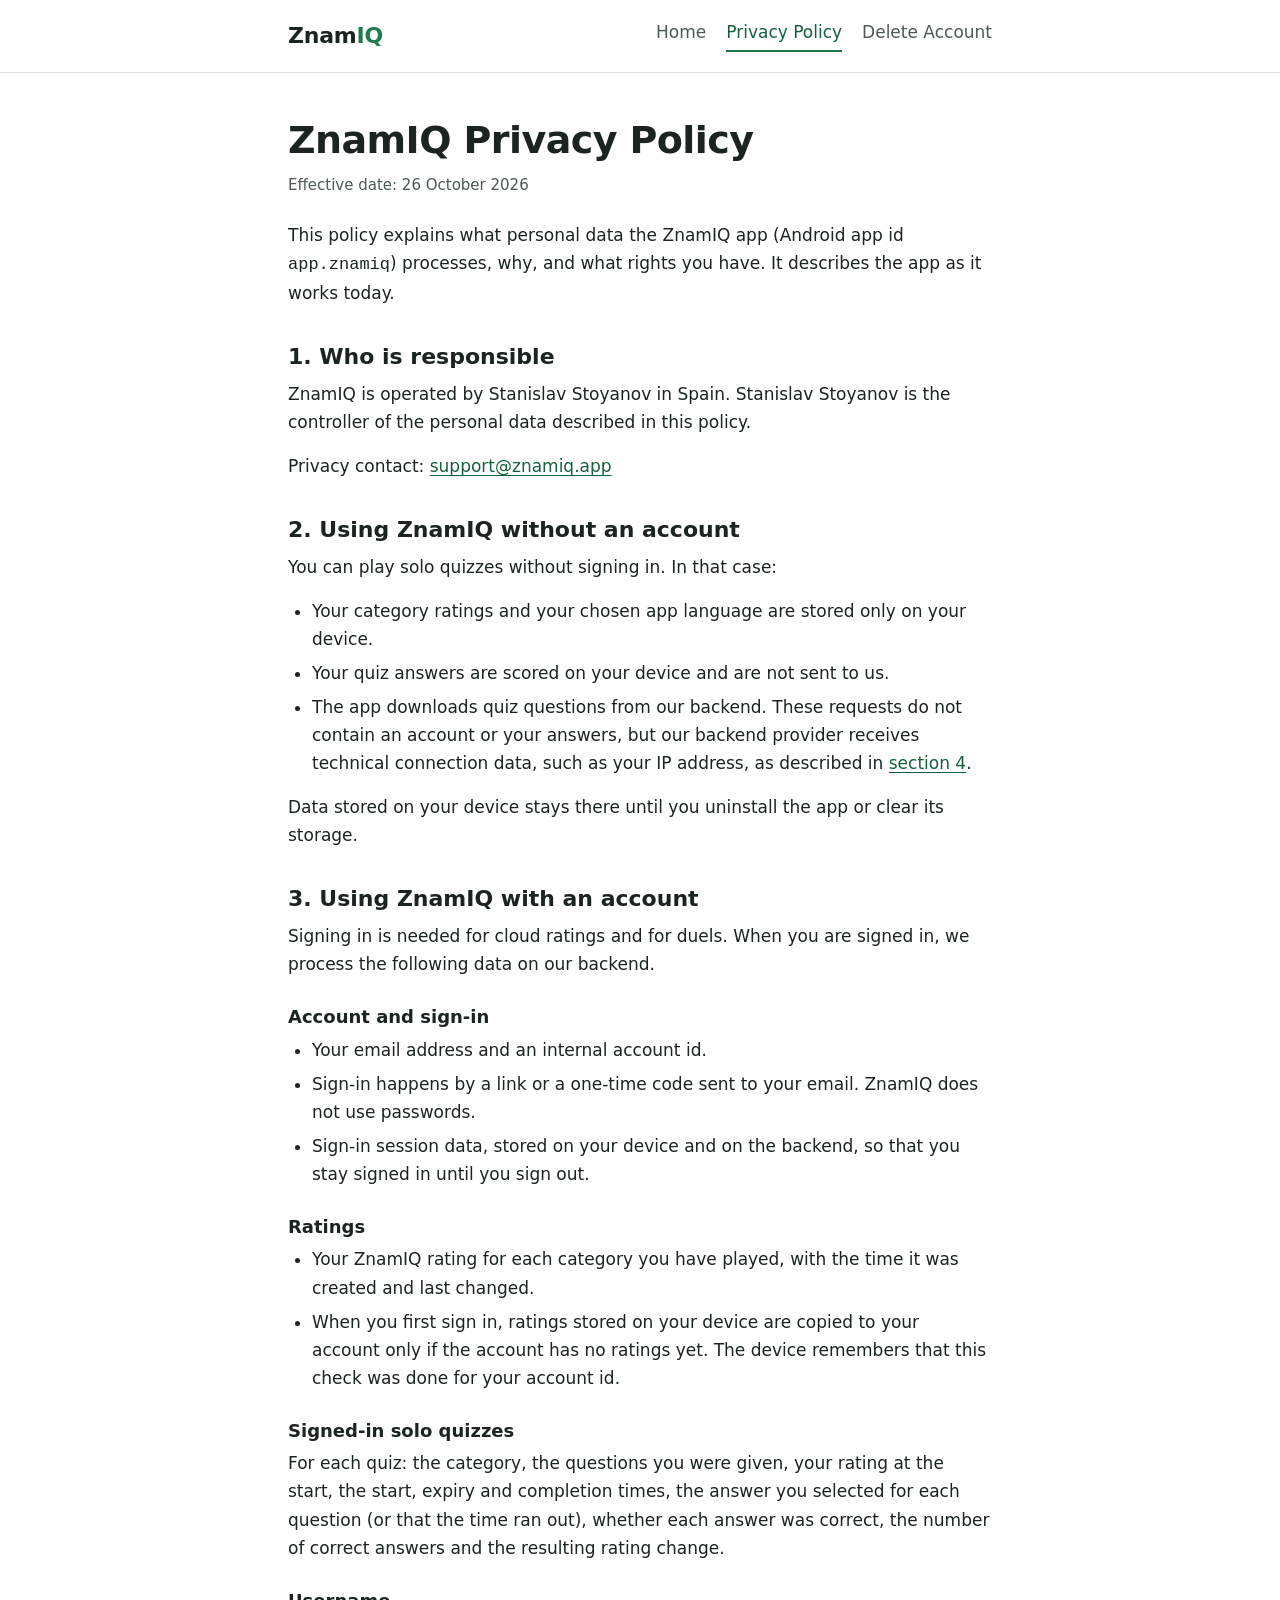
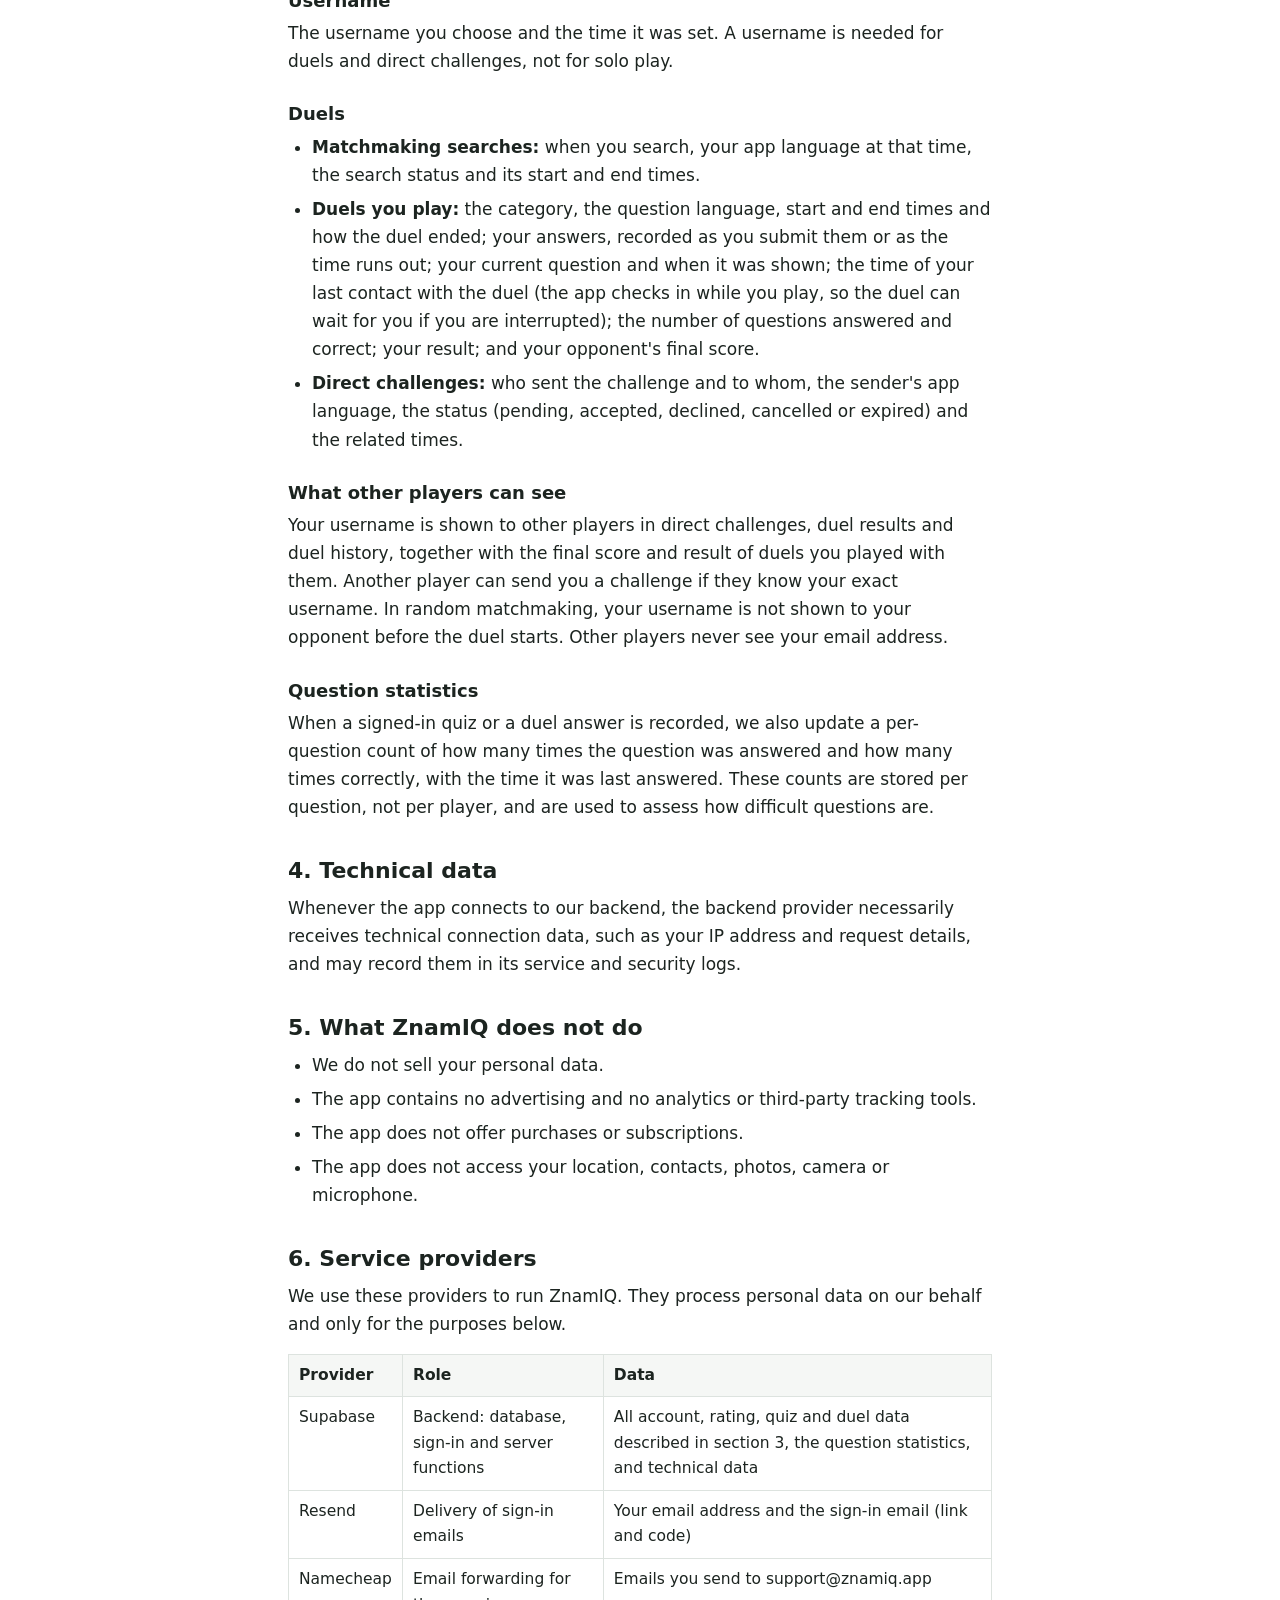
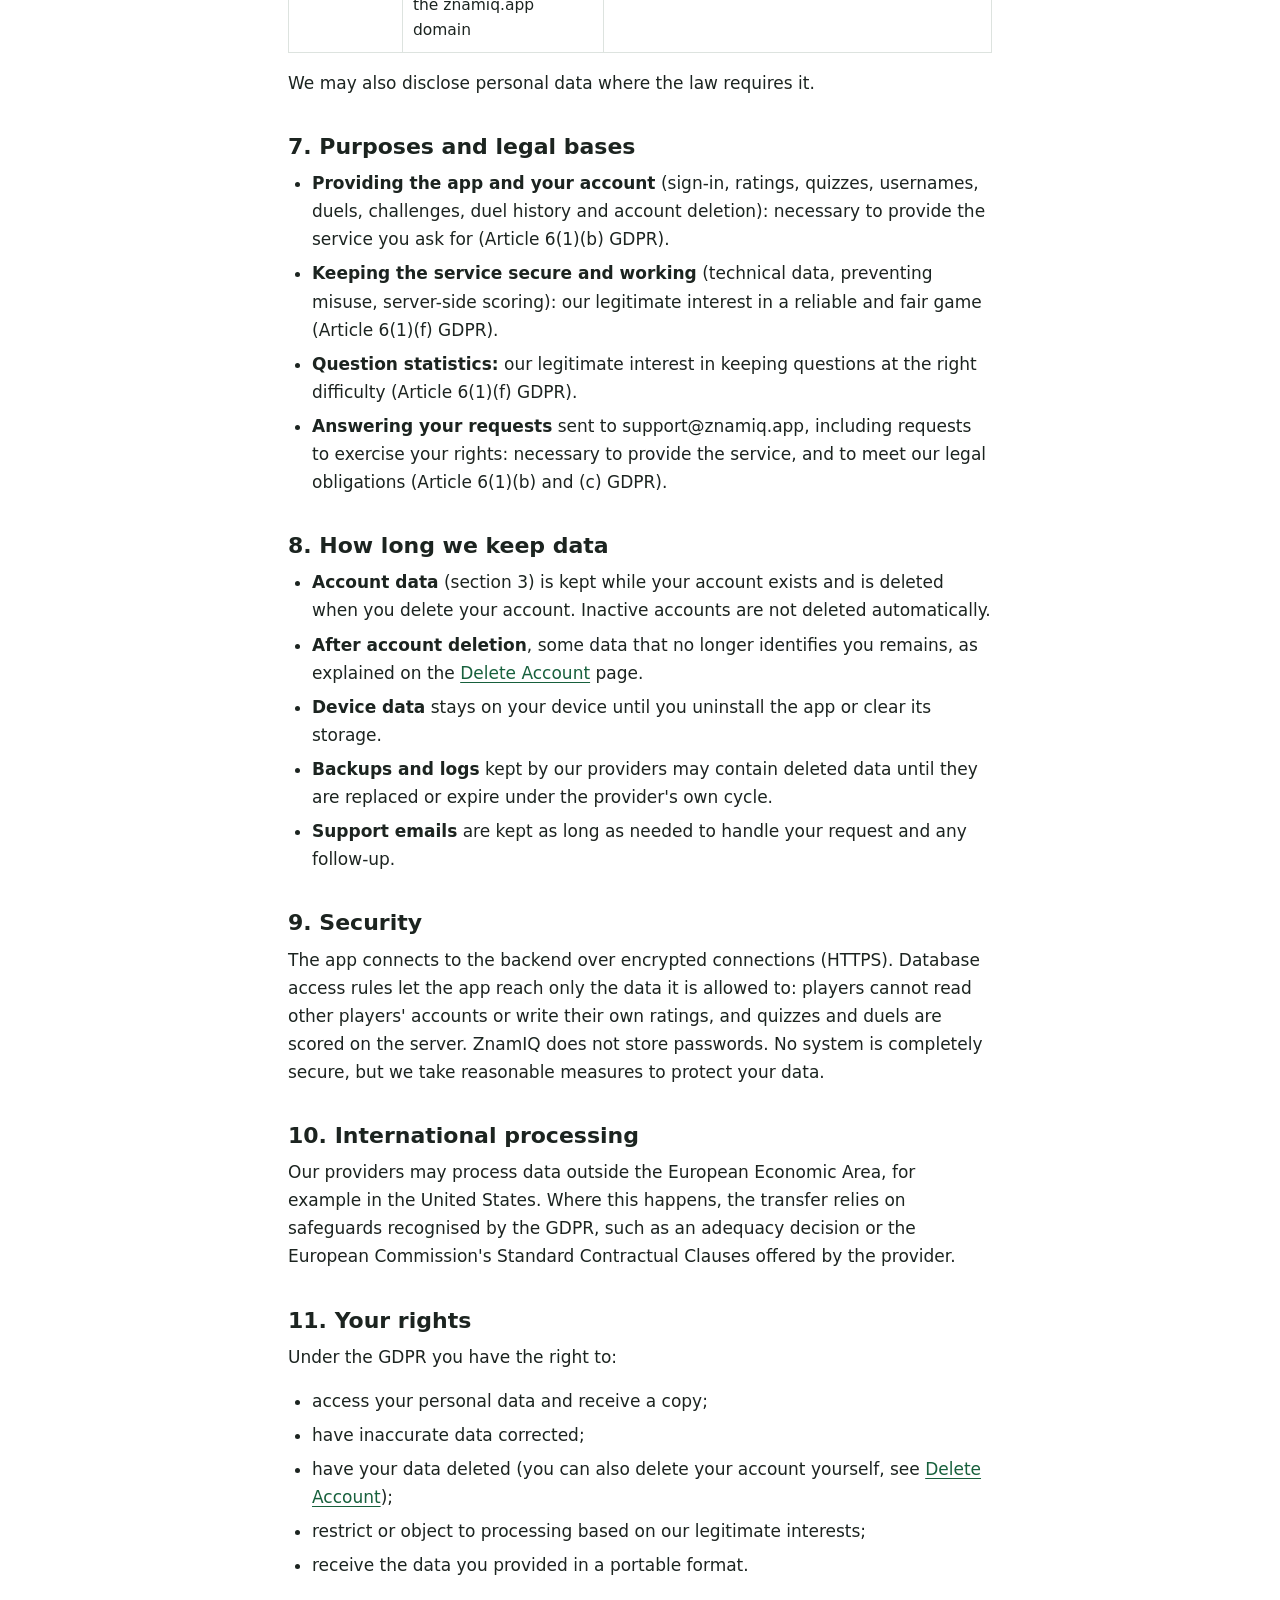
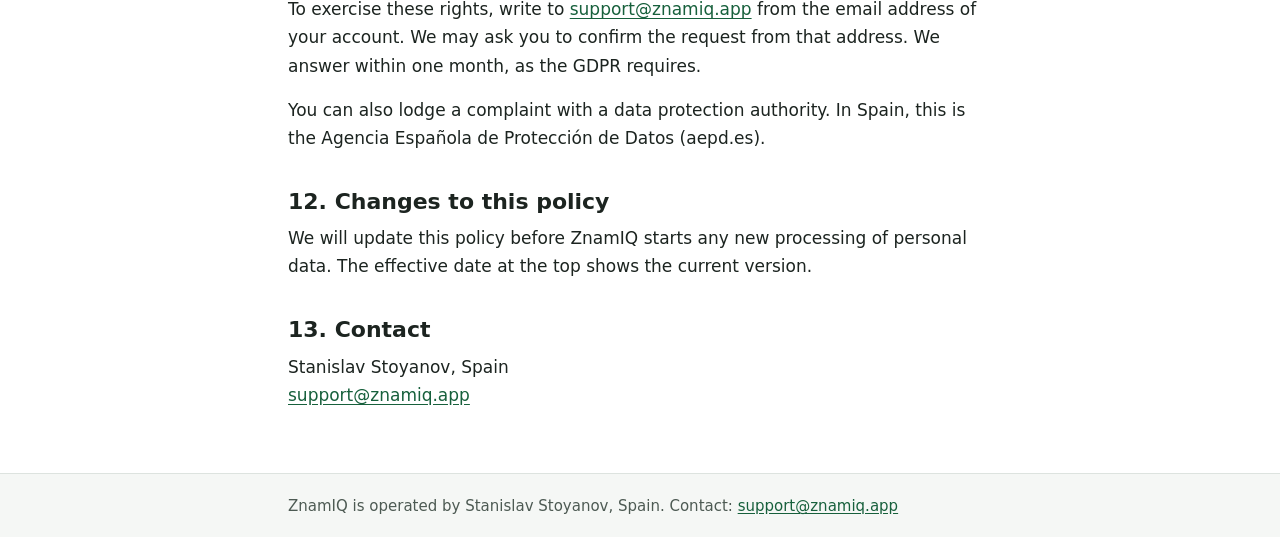
==== privacy/index.html @ e47b9514 "Publish ZnamIQ legal site Co-Authored-By: Claude Opus 5.5 <noreply@anthropic.com>" ====
<!doctype html>
<html lang="en">
<head>
  <meta charset="utf-8">
  <meta name="viewport" content="width=device-width, initial-scale=1">
  <title>ZnamIQ Privacy Policy</title>
  <meta name="description" content="How the ZnamIQ app processes personal data.">
  <link rel="stylesheet" href="/assets/styles.css">
</head>
<body>
  <a class="skip-link" href="#main">Skip to content</a>
  <header class="site-header">
    <div class="wrap">
      <a class="brand" href="/">Znam<span>IQ</span></a>
      <nav class="site-nav" aria-label="Main">
        <ul>
          <li><a href="/">Home</a></li>
          <li><a href="/privacy/" aria-current="page">Privacy Policy</a></li>
          <li><a href="/delete-account/">Delete Account</a></li>
        </ul>
      </nav>
    </div>
  </header>

  <main id="main">
    <div class="wrap">
      <article>
        <h1>ZnamIQ Privacy Policy</h1>
        <p class="meta">Effective date: 26 October 2026</p>

        <p>This policy explains what personal data the ZnamIQ app (Android app id <code>app.znamiq</code>) processes, why, and what rights you have. It describes the app as it works today.</p>

        <h2 id="who">1. Who is responsible</h2>
        <p>ZnamIQ is operated by Stanislav Stoyanov in Spain. Stanislav Stoyanov is the controller of the personal data described in this policy.</p>
        <p>Privacy contact: <a href="mailto:support@znamiq.app">support@znamiq.app</a></p>

        <h2 id="without-account">2. Using ZnamIQ without an account</h2>
        <p>You can play solo quizzes without signing in. In that case:</p>
        <ul>
          <li>Your category ratings and your chosen app language are stored only on your device.</li>
          <li>Your quiz answers are scored on your device and are not sent to us.</li>
          <li>The app downloads quiz questions from our backend. These requests do not contain an account or your answers, but our backend provider receives technical connection data, such as your IP address, as described in <a href="#technical">section 4</a>.</li>
        </ul>
        <p>Data stored on your device stays there until you uninstall the app or clear its storage.</p>

        <h2 id="with-account">3. Using ZnamIQ with an account</h2>
        <p>Signing in is needed for cloud ratings and for duels. When you are signed in, we process the following data on our backend.</p>

        <h3>Account and sign-in</h3>
        <ul>
          <li>Your email address and an internal account id.</li>
          <li>Sign-in happens by a link or a one-time code sent to your email. ZnamIQ does not use passwords.</li>
          <li>Sign-in session data, stored on your device and on the backend, so that you stay signed in until you sign out.</li>
        </ul>

        <h3>Ratings</h3>
        <ul>
          <li>Your ZnamIQ rating for each category you have played, with the time it was created and last changed.</li>
          <li>When you first sign in, ratings stored on your device are copied to your account only if the account has no ratings yet. The device remembers that this check was done for your account id.</li>
        </ul>

        <h3>Signed-in solo quizzes</h3>
        <p>For each quiz: the category, the questions you were given, your rating at the start, the start, expiry and completion times, the answer you selected for each question (or that the time ran out), whether each answer was correct, the number of correct answers and the resulting rating change.</p>

        <h3>Username</h3>
        <p>The username you choose and the time it was set. A username is needed for duels and direct challenges, not for solo play.</p>

        <h3>Duels</h3>
        <ul>
          <li><strong>Matchmaking searches:</strong> when you search, your app language at that time, the search status and its start and end times.</li>
          <li><strong>Duels you play:</strong> the category, the question language, start and end times and how the duel ended; your answers, recorded as you submit them or as the time runs out; your current question and when it was shown; the time of your last contact with the duel (the app checks in while you play, so the duel can wait for you if you are interrupted); the number of questions answered and correct; your result; and your opponent's final score.</li>
          <li><strong>Direct challenges:</strong> who sent the challenge and to whom, the sender's app language, the status (pending, accepted, declined, cancelled or expired) and the related times.</li>
        </ul>

        <h3>What other players can see</h3>
        <p>Your username is shown to other players in direct challenges, duel results and duel history, together with the final score and result of duels you played with them. Another player can send you a challenge if they know your exact username. In random matchmaking, your username is not shown to your opponent before the duel starts. Other players never see your email address.</p>

        <h3>Question statistics</h3>
        <p>When a signed-in quiz or a duel answer is recorded, we also update a per-question count of how many times the question was answered and how many times correctly, with the time it was last answered. These counts are stored per question, not per player, and are used to assess how difficult questions are.</p>

        <h2 id="technical">4. Technical data</h2>
        <p>Whenever the app connects to our backend, the backend provider necessarily receives technical connection data, such as your IP address and request details, and may record them in its service and security logs.</p>

        <h2 id="not-used">5. What ZnamIQ does not do</h2>
        <ul>
          <li>We do not sell your personal data.</li>
          <li>The app contains no advertising and no analytics or third-party tracking tools.</li>
          <li>The app does not offer purchases or subscriptions.</li>
          <li>The app does not access your location, contacts, photos, camera or microphone.</li>
        </ul>

        <h2 id="providers">6. Service providers</h2>
        <p>We use these providers to run ZnamIQ. They process personal data on our behalf and only for the purposes below.</p>
        <div class="table-scroll">
          <table>
            <thead>
              <tr><th scope="col">Provider</th><th scope="col">Role</th><th scope="col">Data</th></tr>
            </thead>
            <tbody>
              <tr>
                <td>Supabase</td>
                <td>Backend: database, sign-in and server functions</td>
                <td>All account, rating, quiz and duel data described in section 3, the question statistics, and technical data</td>
              </tr>
              <tr>
                <td>Resend</td>
                <td>Delivery of sign-in emails</td>
                <td>Your email address and the sign-in email (link and code)</td>
              </tr>
              <tr>
                <td>Namecheap</td>
                <td>Email forwarding for the znamiq.app domain</td>
                <td>Emails you send to support@znamiq.app</td>
              </tr>
            </tbody>
          </table>
        </div>
        <p>We may also disclose personal data where the law requires it.</p>

        <h2 id="purposes">7. Purposes and legal bases</h2>
        <ul>
          <li><strong>Providing the app and your account</strong> (sign-in, ratings, quizzes, usernames, duels, challenges, duel history and account deletion): necessary to provide the service you ask for (Article 6(1)(b) GDPR).</li>
          <li><strong>Keeping the service secure and working</strong> (technical data, preventing misuse, server-side scoring): our legitimate interest in a reliable and fair game (Article 6(1)(f) GDPR).</li>
          <li><strong>Question statistics:</strong> our legitimate interest in keeping questions at the right difficulty (Article 6(1)(f) GDPR).</li>
          <li><strong>Answering your requests</strong> sent to support@znamiq.app, including requests to exercise your rights: necessary to provide the service, and to meet our legal obligations (Article 6(1)(b) and (c) GDPR).</li>
        </ul>

        <h2 id="retention">8. How long we keep data</h2>
        <ul>
          <li><strong>Account data</strong> (section 3) is kept while your account exists and is deleted when you delete your account. Inactive accounts are not deleted automatically.</li>
          <li><strong>After account deletion</strong>, some data that no longer identifies you remains, as explained on the <a href="/delete-account/">Delete Account</a> page.</li>
          <li><strong>Device data</strong> stays on your device until you uninstall the app or clear its storage.</li>
          <li><strong>Backups and logs</strong> kept by our providers may contain deleted data until they are replaced or expire under the provider's own cycle.</li>
          <li><strong>Support emails</strong> are kept as long as needed to handle your request and any follow-up.</li>
        </ul>

        <h2 id="security">9. Security</h2>
        <p>The app connects to the backend over encrypted connections (HTTPS). Database access rules let the app reach only the data it is allowed to: players cannot read other players' accounts or write their own ratings, and quizzes and duels are scored on the server. ZnamIQ does not store passwords. No system is completely secure, but we take reasonable measures to protect your data.</p>

        <h2 id="transfers">10. International processing</h2>
        <p>Our providers may process data outside the European Economic Area, for example in the United States. Where this happens, the transfer relies on safeguards recognised by the GDPR, such as an adequacy decision or the European Commission's Standard Contractual Clauses offered by the provider.</p>

        <h2 id="rights">11. Your rights</h2>
        <p>Under the GDPR you have the right to:</p>
        <ul>
          <li>access your personal data and receive a copy;</li>
          <li>have inaccurate data corrected;</li>
          <li>have your data deleted (you can also delete your account yourself, see <a href="/delete-account/">Delete Account</a>);</li>
          <li>restrict or object to processing based on our legitimate interests;</li>
          <li>receive the data you provided in a portable format.</li>
        </ul>
        <p>To exercise these rights, write to <a href="mailto:support@znamiq.app">support@znamiq.app</a> from the email address of your account. We may ask you to confirm the request from that address. We answer within one month, as the GDPR requires.</p>
        <p>You can also lodge a complaint with a data protection authority. In Spain, this is the Agencia Española de Protección de Datos (aepd.es).</p>

        <h2 id="changes">12. Changes to this policy</h2>
        <p>We will update this policy before ZnamIQ starts any new processing of personal data. The effective date at the top shows the current version.</p>

        <h2 id="contact">13. Contact</h2>
        <p>Stanislav Stoyanov, Spain<br>
        <a href="mailto:support@znamiq.app">support@znamiq.app</a></p>
      </article>
    </div>
  </main>

  <footer class="site-footer">
    <div class="wrap">
      <p>ZnamIQ is operated by Stanislav Stoyanov, Spain. Contact: <a href="mailto:support@znamiq.app">support@znamiq.app</a></p>
    </div>
  </footer>
</body>
</html>
---- assets/styles.css ----
/* ZnamIQ legal pages. System fonts only; no external requests. */

:root {
  --bg: #ffffff;
  --surface: #f5f7f5;
  --text: #1c2420;
  --muted: #4d5a53;
  --border: #dde3df;
  --accent: #1f7a4d;
  --accent-dark: #17603c;
  --accent-soft: #e8f3ed;
  --focus: #0b5cad;
}

*,
*::before,
*::after {
  box-sizing: border-box;
}

html {
  -webkit-text-size-adjust: 100%;
  text-size-adjust: 100%;
}

body {
  margin: 0;
  background: var(--bg);
  color: var(--text);
  font-family: system-ui, -apple-system, "Segoe UI", Roboto, "Helvetica Neue", Arial, sans-serif;
  font-size: 1.0625rem;
  line-height: 1.65;
}

.skip-link {
  position: absolute;
  left: -9999px;
  top: 0;
  padding: 0.5rem 1rem;
  background: var(--text);
  color: #ffffff;
}

.skip-link:focus {
  left: 1rem;
  top: 1rem;
  z-index: 10;
}

.wrap {
  max-width: 46rem;
  margin: 0 auto;
  padding: 0 1rem;
}

/* Header and navigation */

.site-header {
  border-bottom: 1px solid var(--border);
  background: var(--bg);
}

.site-header .wrap {
  display: flex;
  flex-wrap: wrap;
  align-items: center;
  justify-content: space-between;
  gap: 0.5rem 1.5rem;
  padding-top: 0.875rem;
  padding-bottom: 0.875rem;
}

.brand {
  font-size: 1.375rem;
  font-weight: 700;
  letter-spacing: -0.01em;
  color: var(--text);
  text-decoration: none;
}

.brand span {
  color: var(--accent);
}

.site-nav ul {
  display: flex;
  flex-wrap: wrap;
  gap: 0.25rem 1.25rem;
  margin: 0;
  padding: 0;
  list-style: none;
}

.site-nav a {
  display: inline-block;
  padding: 0.25rem 0;
  color: var(--muted);
  text-decoration: none;
  font-weight: 500;
}

.site-nav a:hover {
  color: var(--accent-dark);
  text-decoration: underline;
}

.site-nav a[aria-current="page"] {
  color: var(--accent-dark);
  border-bottom: 2px solid var(--accent);
}

/* Main content */

main {
  padding: 2rem 0 3rem;
}

h1 {
  margin: 0 0 0.5rem;
  font-size: 2rem;
  line-height: 1.25;
  letter-spacing: -0.015em;
}

h2 {
  margin: 2.25rem 0 0.5rem;
  font-size: 1.375rem;
  line-height: 1.3;
}

h3 {
  margin: 1.5rem 0 0.25rem;
  font-size: 1.125rem;
}

p,
ul,
ol {
  margin: 0 0 1rem;
}

ul,
ol {
  padding-left: 1.5rem;
}

li {
  margin-bottom: 0.375rem;
}

a {
  color: var(--accent-dark);
  text-underline-offset: 0.15em;
}

a:hover {
  color: var(--text);
}

a:focus-visible,
.button:focus-visible {
  outline: 3px solid var(--focus);
  outline-offset: 2px;
  border-radius: 2px;
}

.lead {
  font-size: 1.1875rem;
  color: var(--muted);
}

.meta {
  margin-bottom: 1.5rem;
  color: var(--muted);
  font-size: 0.9375rem;
}

.note {
  margin: 1.5rem 0;
  padding: 1rem 1.25rem;
  background: var(--accent-soft);
  border-left: 4px solid var(--accent);
  border-radius: 4px;
}

.note p:last-child {
  margin-bottom: 0;
}

.links {
  display: grid;
  gap: 1rem;
  margin: 2rem 0;
  padding: 0;
  list-style: none;
}

.links li {
  margin: 0;
}

.links a {
  display: block;
  padding: 1rem 1.25rem;
  background: var(--surface);
  border: 1px solid var(--border);
  border-radius: 6px;
  color: var(--text);
  text-decoration: none;
}

.links a:hover {
  border-color: var(--accent);
}

.links strong {
  display: block;
  color: var(--accent-dark);
}

.links span {
  color: var(--muted);
  font-size: 0.9375rem;
}

.button {
  display: inline-block;
  padding: 0.75rem 1.25rem;
  background: var(--accent);
  color: #ffffff;
  border-radius: 6px;
  font-weight: 600;
  text-decoration: none;
}

.button:hover {
  background: var(--accent-dark);
  color: #ffffff;
}

table {
  width: 100%;
  margin: 0 0 1rem;
  border-collapse: collapse;
  font-size: 0.9688rem;
}

th,
td {
  padding: 0.5rem 0.625rem;
  border: 1px solid var(--border);
  text-align: left;
  vertical-align: top;
}

th {
  background: var(--surface);
}

.table-scroll {
  overflow-x: auto;
}

/* Footer */

.site-footer {
  border-top: 1px solid var(--border);
  background: var(--surface);
  color: var(--muted);
  font-size: 0.9375rem;
}

.site-footer .wrap {
  padding-top: 1.25rem;
  padding-bottom: 1.25rem;
}

.site-footer p {
  margin: 0;
}

@media (min-width: 40rem) {
  main {
    padding-top: 2.75rem;
  }

  h1 {
    font-size: 2.375rem;
  }

  .links {
    grid-template-columns: 1fr 1fr;
  }
}
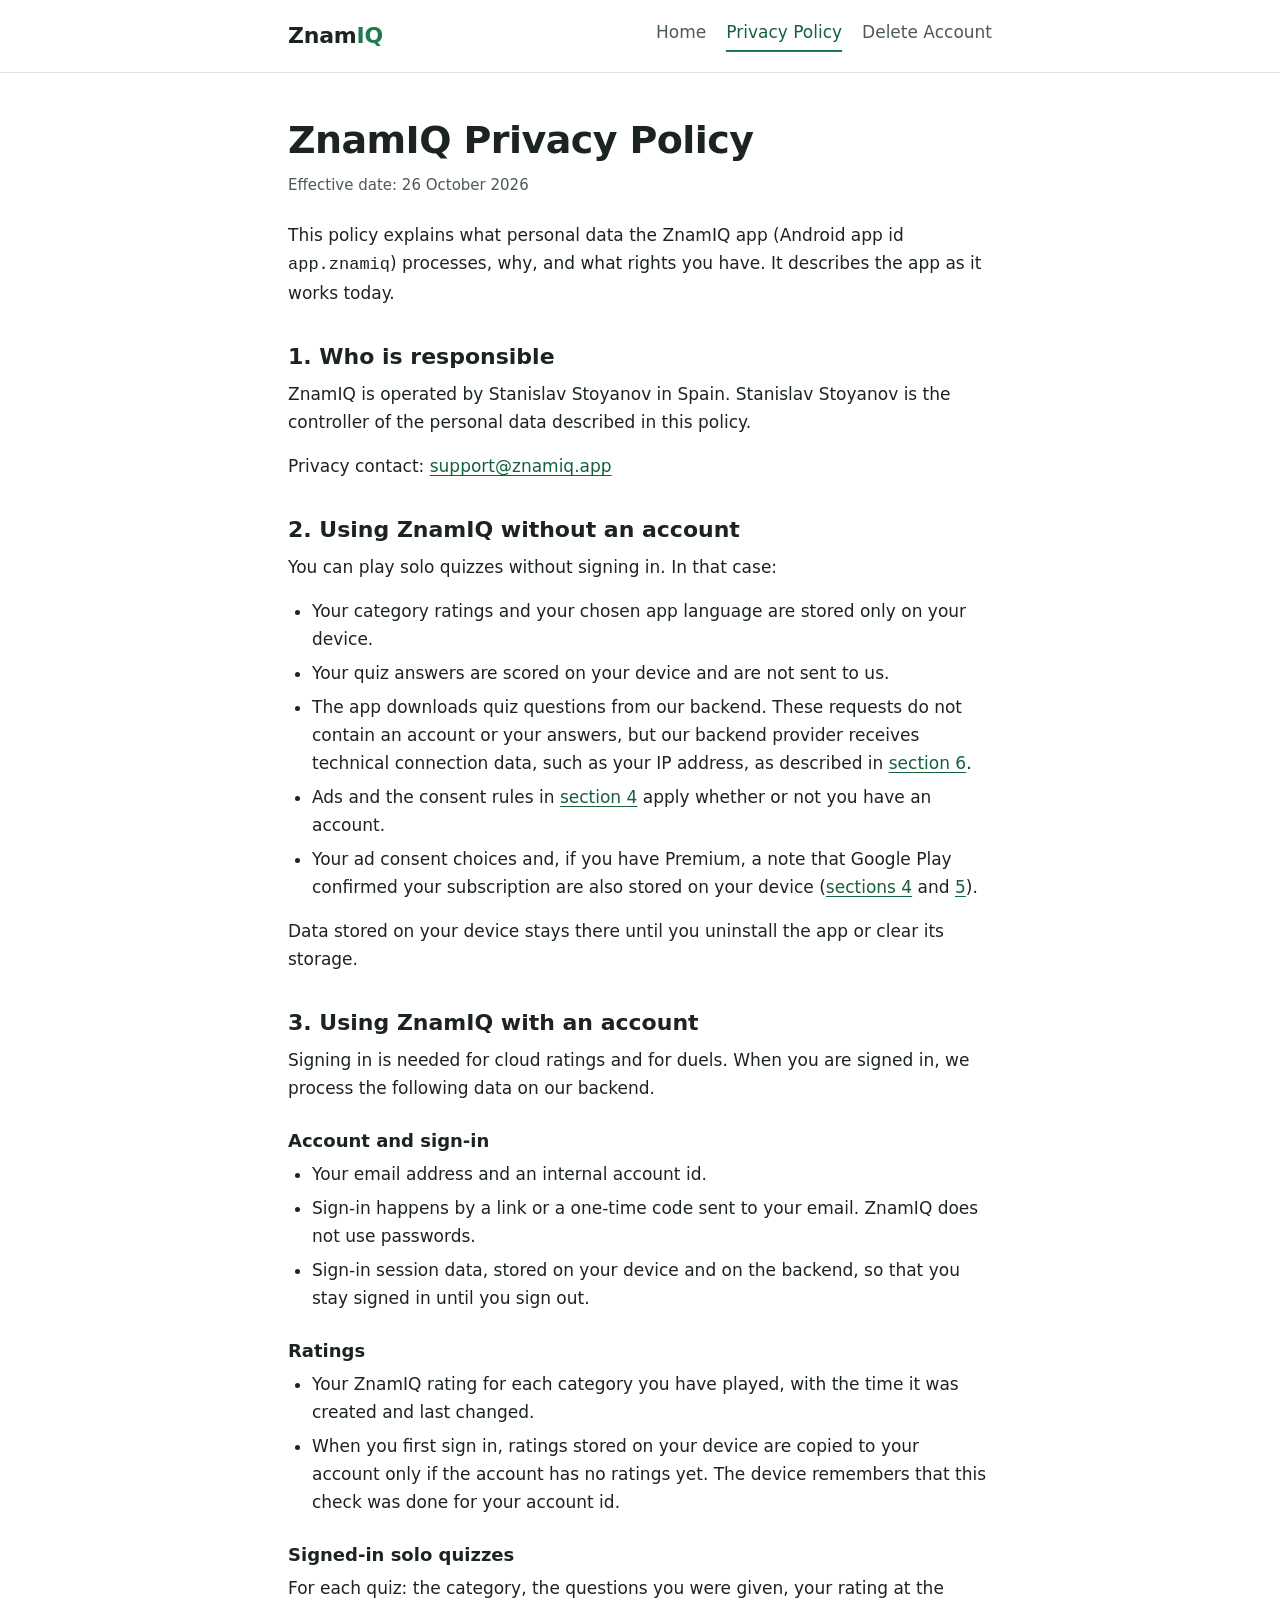
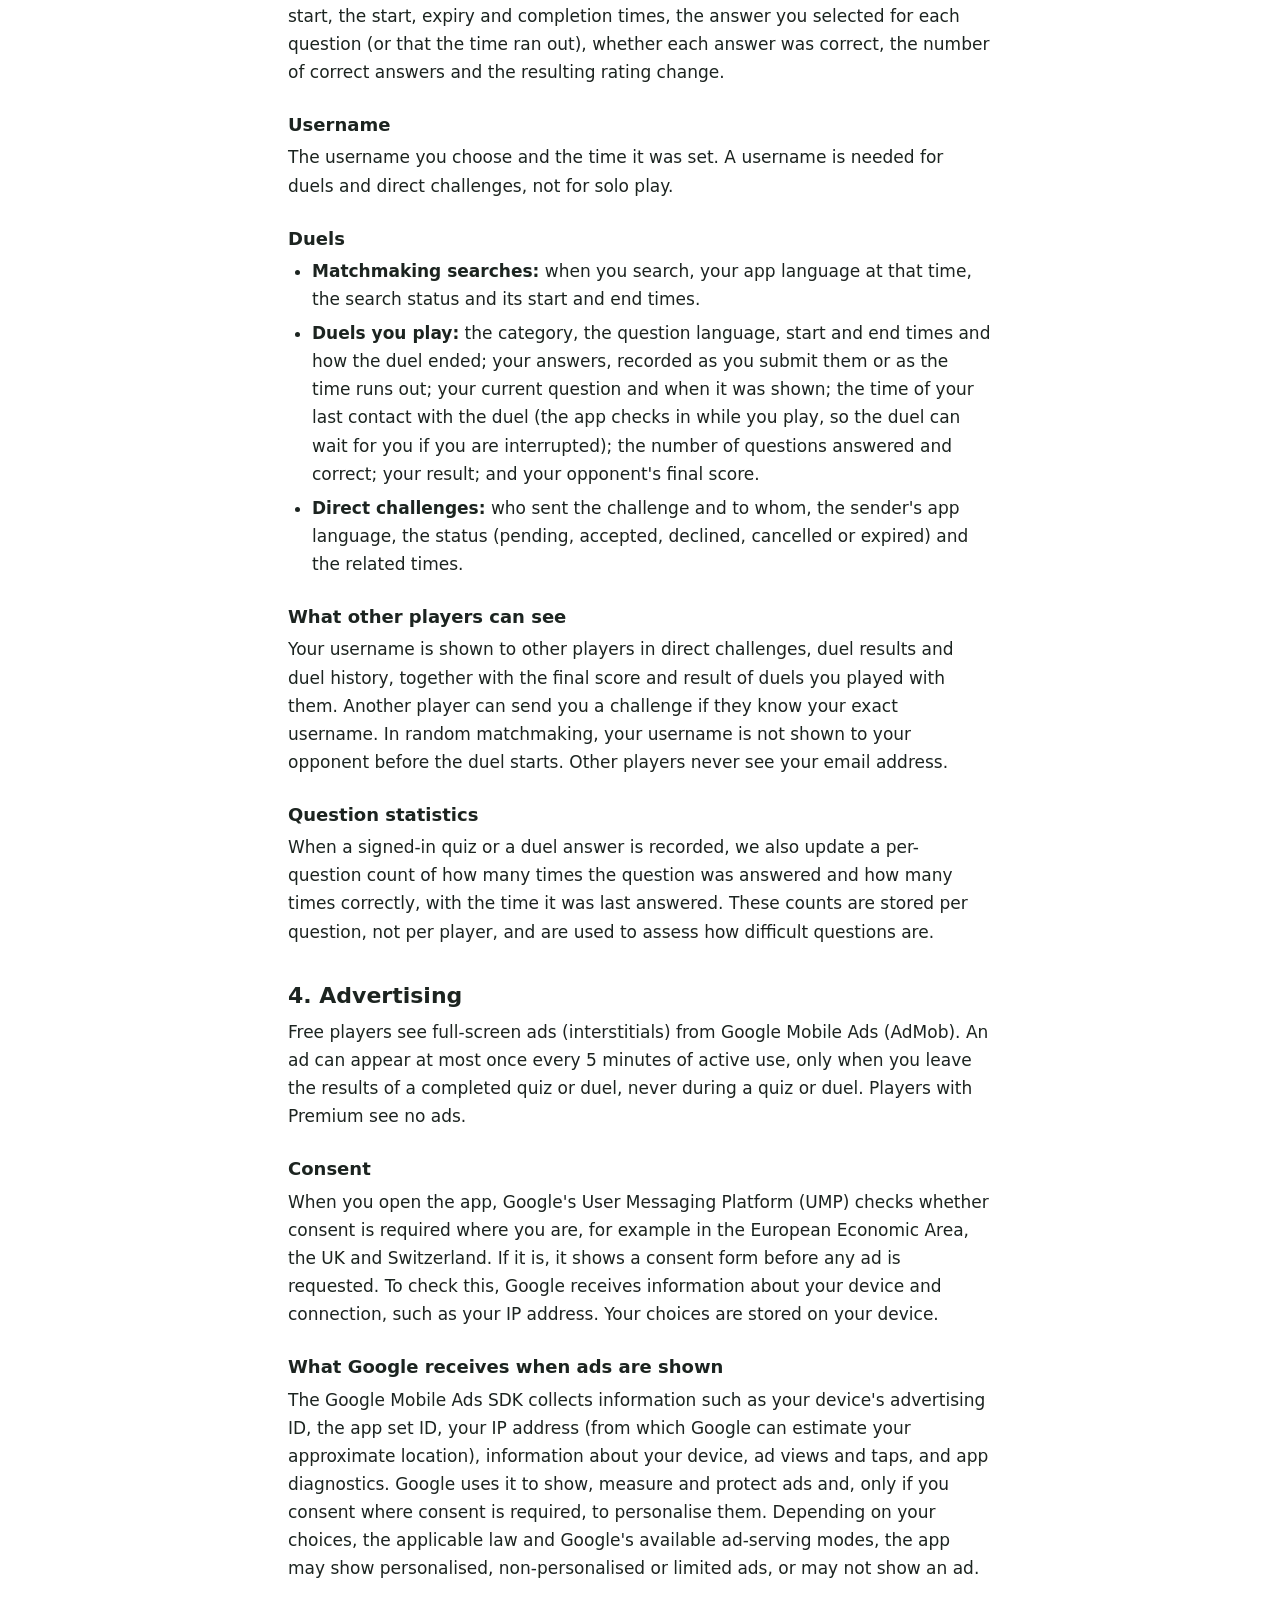
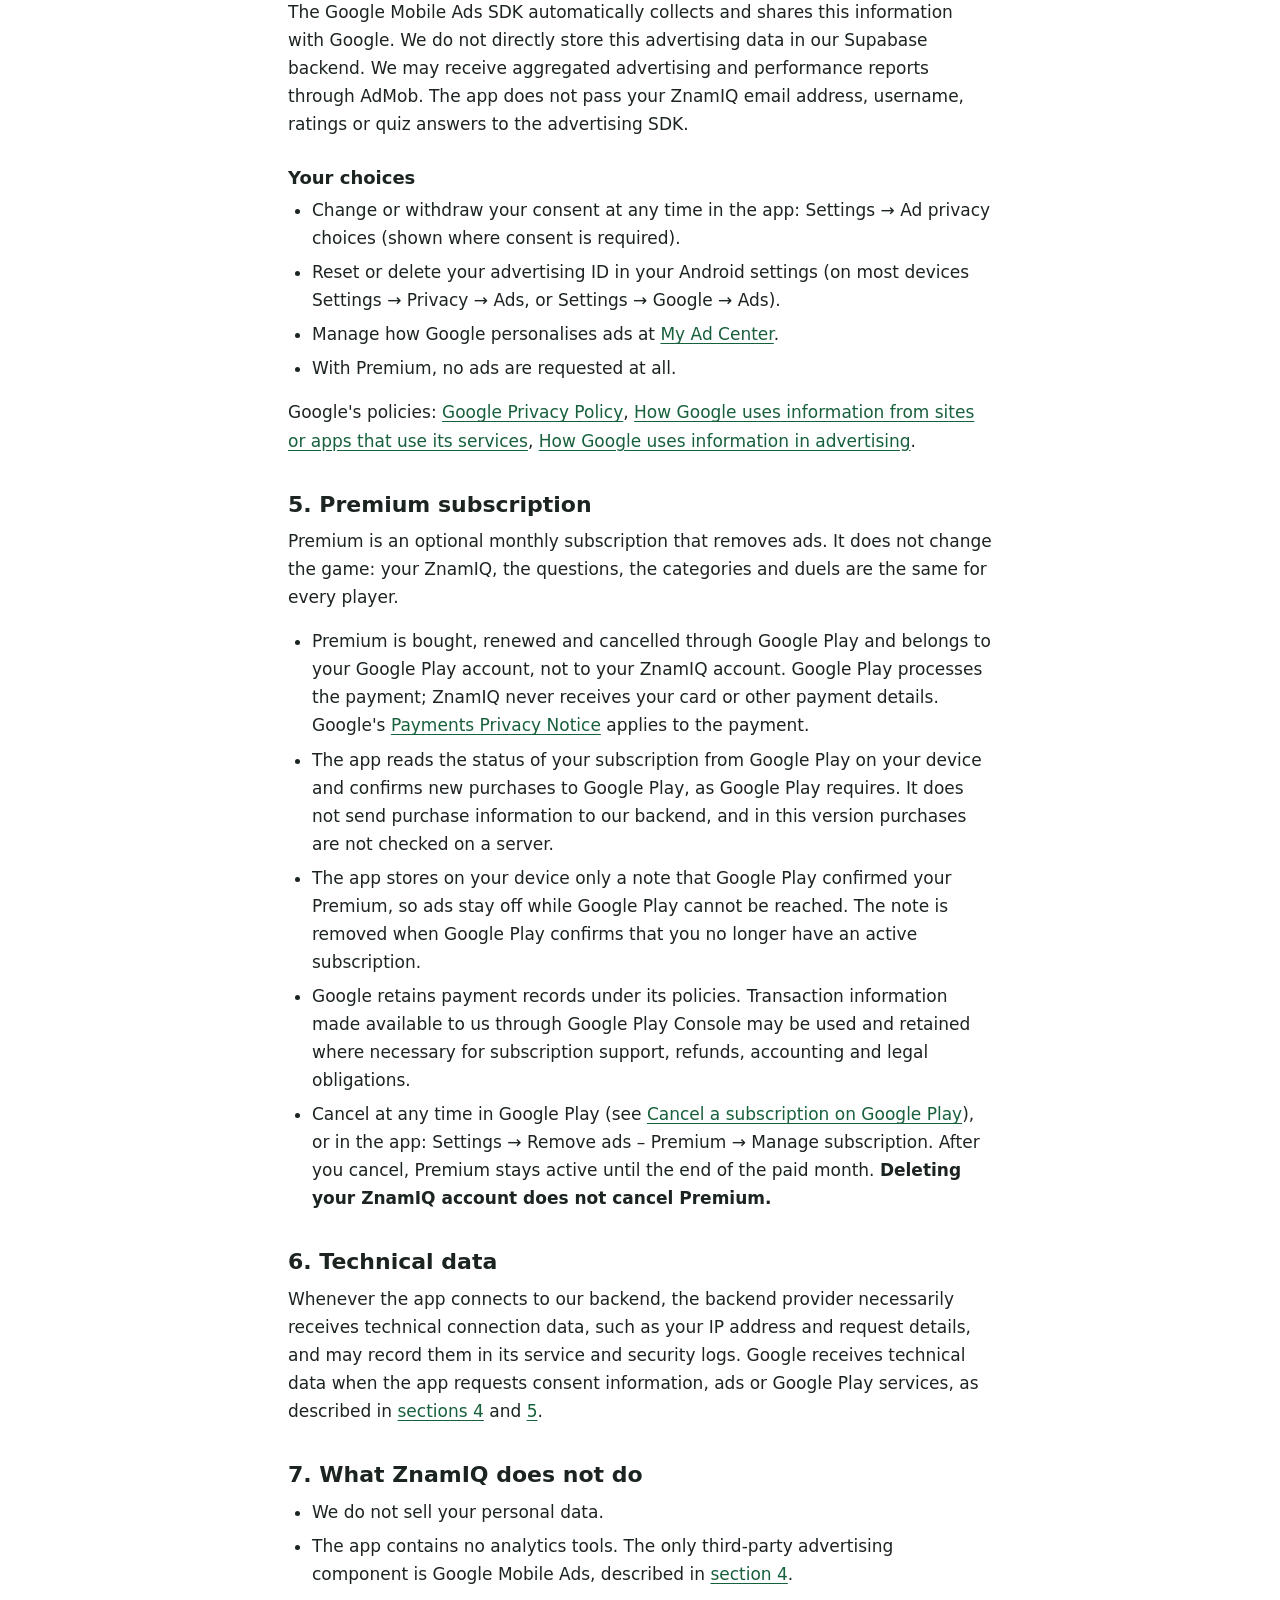
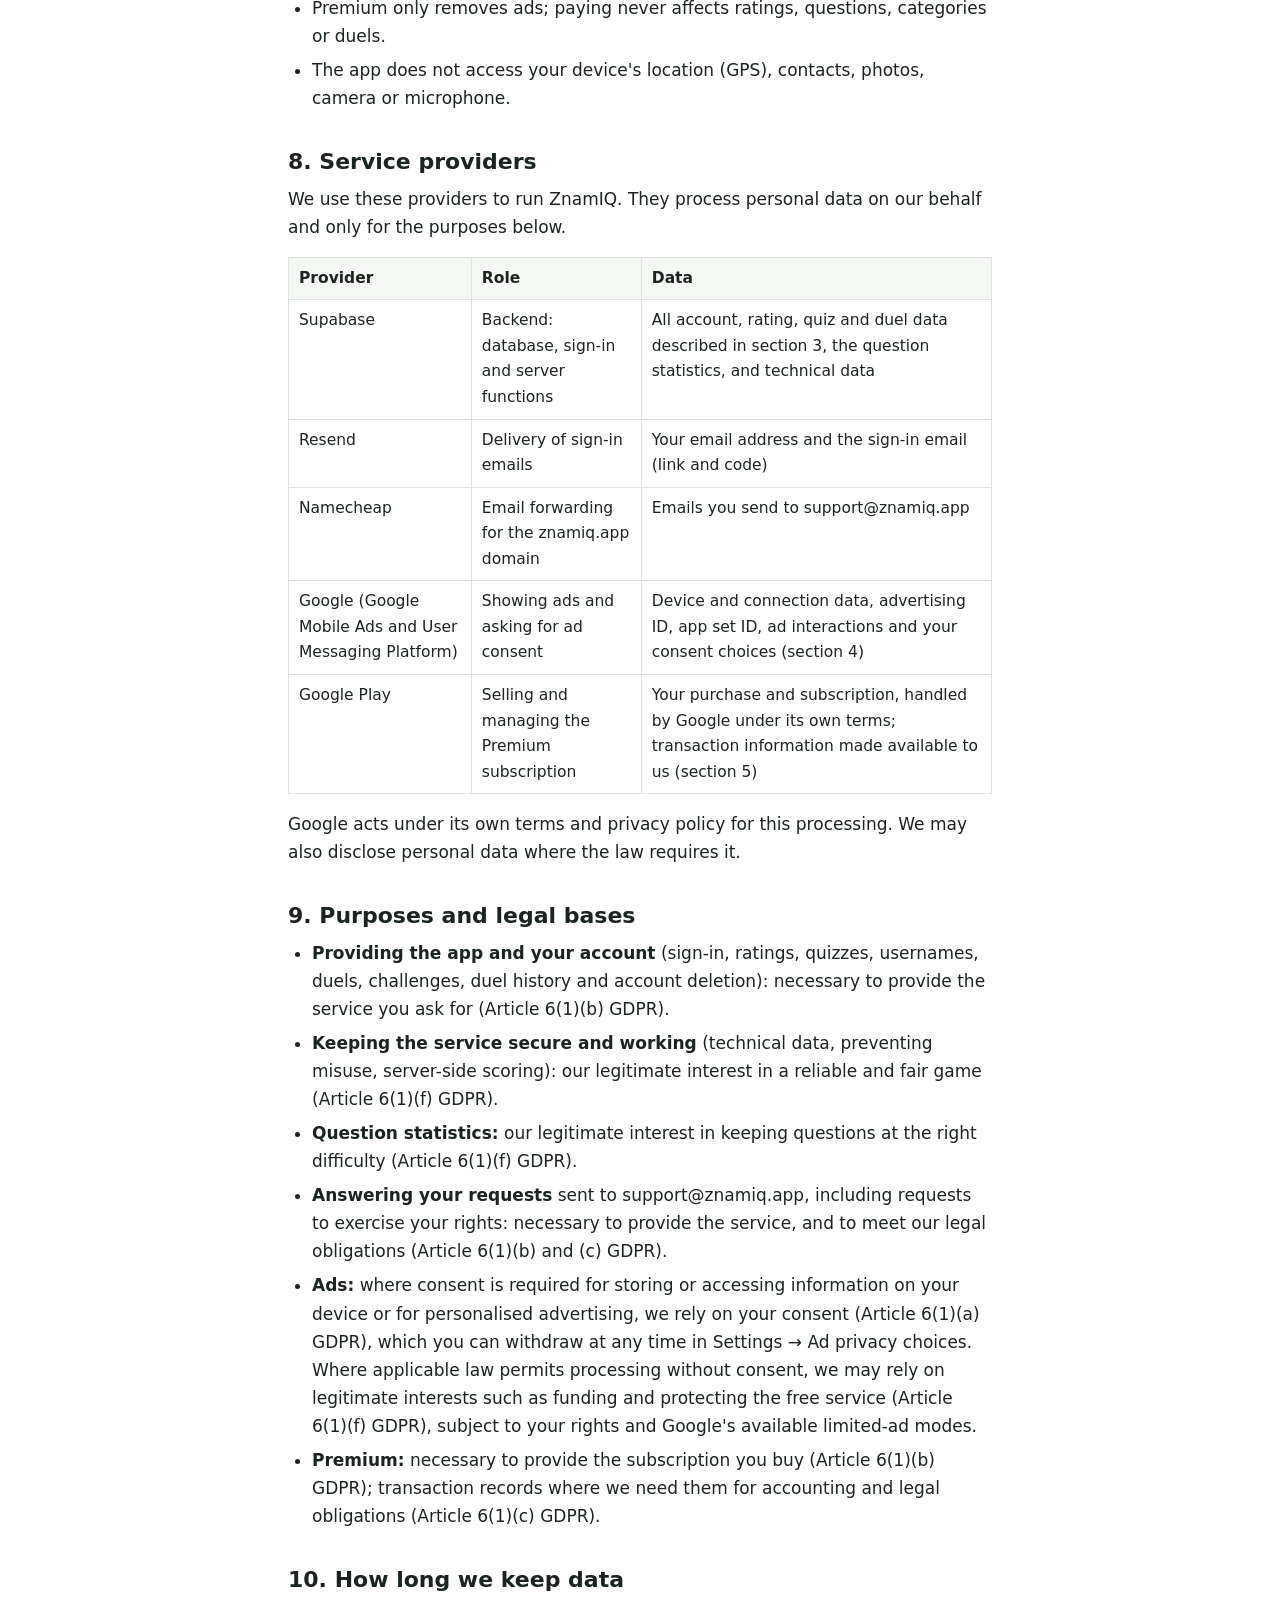
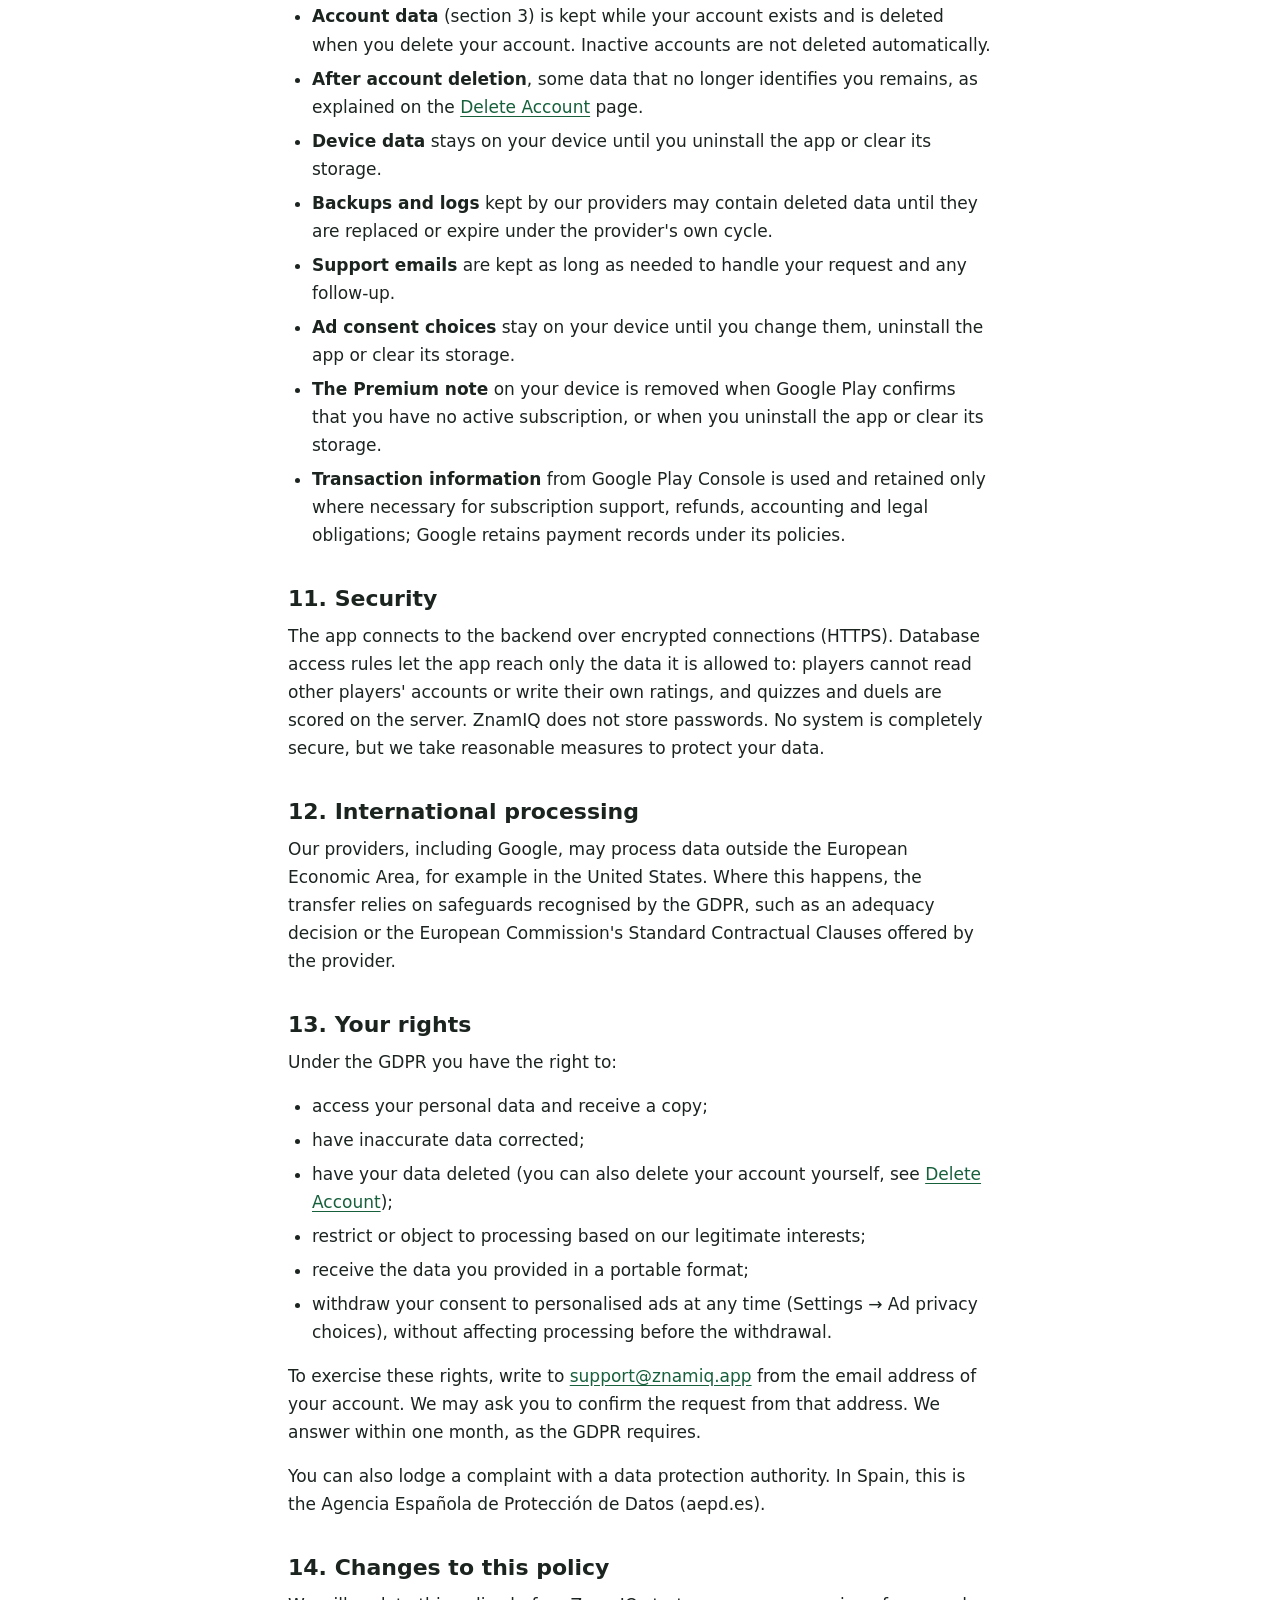
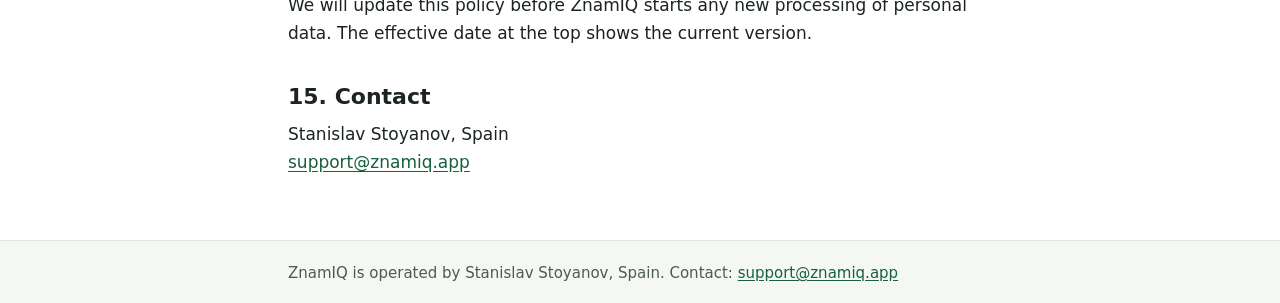
==== commit 49868377: "Update privacy policy for ads and Premium Co-Authored-By: Claude Opus 5.5 <noreply@anthropic.com>" ====
--- a/privacy/index.html
+++ b/privacy/index.html
@@ -39,7 +39,9 @@
         <ul>
           <li>Your category ratings and your chosen app language are stored only on your device.</li>
           <li>Your quiz answers are scored on your device and are not sent to us.</li>
-          <li>The app downloads quiz questions from our backend. These requests do not contain an account or your answers, but our backend provider receives technical connection data, such as your IP address, as described in <a href="#technical">section 4</a>.</li>
+          <li>The app downloads quiz questions from our backend. These requests do not contain an account or your answers, but our backend provider receives technical connection data, such as your IP address, as described in <a href="#technical">section 6</a>.</li>
+          <li>Ads and the consent rules in <a href="#ads">section 4</a> apply whether or not you have an account.</li>
+          <li>Your ad consent choices and, if you have Premium, a note that Google Play confirmed your subscription are also stored on your device (<a href="#ads">sections 4</a> and <a href="#premium">5</a>).</li>
         </ul>
         <p>Data stored on your device stays there until you uninstall the app or clear its storage.</p>
 
@@ -78,18 +80,47 @@
         <h3>Question statistics</h3>
         <p>When a signed-in quiz or a duel answer is recorded, we also update a per-question count of how many times the question was answered and how many times correctly, with the time it was last answered. These counts are stored per question, not per player, and are used to assess how difficult questions are.</p>
 
-        <h2 id="technical">4. Technical data</h2>
-        <p>Whenever the app connects to our backend, the backend provider necessarily receives technical connection data, such as your IP address and request details, and may record them in its service and security logs.</p>
-
-        <h2 id="not-used">5. What ZnamIQ does not do</h2>
+        <h2 id="ads">4. Advertising</h2>
+        <p>Free players see full-screen ads (interstitials) from Google Mobile Ads (AdMob). An ad can appear at most once every 5 minutes of active use, only when you leave the results of a completed quiz or duel, never during a quiz or duel. Players with Premium see no ads.</p>
+
+        <h3>Consent</h3>
+        <p>When you open the app, Google's User Messaging Platform (UMP) checks whether consent is required where you are, for example in the European Economic Area, the UK and Switzerland. If it is, it shows a consent form before any ad is requested. To check this, Google receives information about your device and connection, such as your IP address. Your choices are stored on your device.</p>
+
+        <h3>What Google receives when ads are shown</h3>
+        <p>The Google Mobile Ads SDK collects information such as your device's advertising ID, the app set ID, your IP address (from which Google can estimate your approximate location), information about your device, ad views and taps, and app diagnostics. Google uses it to show, measure and protect ads and, only if you consent where consent is required, to personalise them. Depending on your choices, the applicable law and Google's available ad-serving modes, the app may show personalised, non-personalised or limited ads, or may not show an ad.</p>
+        <p>The Google Mobile Ads SDK automatically collects and shares this information with Google. We do not directly store this advertising data in our Supabase backend. We may receive aggregated advertising and performance reports through AdMob. The app does not pass your ZnamIQ email address, username, ratings or quiz answers to the advertising SDK.</p>
+
+        <h3>Your choices</h3>
+        <ul>
+          <li>Change or withdraw your consent at any time in the app: Settings → Ad privacy choices (shown where consent is required).</li>
+          <li>Reset or delete your advertising ID in your Android settings (on most devices Settings → Privacy → Ads, or Settings → Google → Ads).</li>
+          <li>Manage how Google personalises ads at <a href="https://myadcenter.google.com/">My Ad Center</a>.</li>
+          <li>With Premium, no ads are requested at all.</li>
+        </ul>
+        <p>Google's policies: <a href="https://policies.google.com/privacy">Google Privacy Policy</a>, <a href="https://policies.google.com/technologies/partner-sites">How Google uses information from sites or apps that use its services</a>, <a href="https://policies.google.com/technologies/ads">How Google uses information in advertising</a>.</p>
+
+        <h2 id="premium">5. Premium subscription</h2>
+        <p>Premium is an optional monthly subscription that removes ads. It does not change the game: your ZnamIQ, the questions, the categories and duels are the same for every player.</p>
+        <ul>
+          <li>Premium is bought, renewed and cancelled through Google Play and belongs to your Google Play account, not to your ZnamIQ account. Google Play processes the payment; ZnamIQ never receives your card or other payment details. Google's <a href="https://payments.google.com/payments/apis-secure/get_legal_document?ldo=0&amp;ldt=privacynotice&amp;ldl=en">Payments Privacy Notice</a> applies to the payment.</li>
+          <li>The app reads the status of your subscription from Google Play on your device and confirms new purchases to Google Play, as Google Play requires. It does not send purchase information to our backend, and in this version purchases are not checked on a server.</li>
+          <li>The app stores on your device only a note that Google Play confirmed your Premium, so ads stay off while Google Play cannot be reached. The note is removed when Google Play confirms that you no longer have an active subscription.</li>
+          <li>Google retains payment records under its policies. Transaction information made available to us through Google Play Console may be used and retained where necessary for subscription support, refunds, accounting and legal obligations.</li>
+          <li>Cancel at any time in Google Play (see <a href="https://support.google.com/googleplay/answer/7018481">Cancel a subscription on Google Play</a>), or in the app: Settings → Remove ads – Premium → Manage subscription. After you cancel, Premium stays active until the end of the paid month. <strong>Deleting your ZnamIQ account does not cancel Premium.</strong></li>
+        </ul>
+
+        <h2 id="technical">6. Technical data</h2>
+        <p>Whenever the app connects to our backend, the backend provider necessarily receives technical connection data, such as your IP address and request details, and may record them in its service and security logs. Google receives technical data when the app requests consent information, ads or Google Play services, as described in <a href="#ads">sections 4</a> and <a href="#premium">5</a>.</p>
+
+        <h2 id="not-used">7. What ZnamIQ does not do</h2>
         <ul>
           <li>We do not sell your personal data.</li>
-          <li>The app contains no advertising and no analytics or third-party tracking tools.</li>
-          <li>The app does not offer purchases or subscriptions.</li>
-          <li>The app does not access your location, contacts, photos, camera or microphone.</li>
-        </ul>
-
-        <h2 id="providers">6. Service providers</h2>
+          <li>The app contains no analytics tools. The only third-party advertising component is Google Mobile Ads, described in <a href="#ads">section 4</a>.</li>
+          <li>Premium only removes ads; paying never affects ratings, questions, categories or duels.</li>
+          <li>The app does not access your device's location (GPS), contacts, photos, camera or microphone.</li>
+        </ul>
+
+        <h2 id="providers">8. Service providers</h2>
         <p>We use these providers to run ZnamIQ. They process personal data on our behalf and only for the purposes below.</p>
         <div class="table-scroll">
           <table>
@@ -112,50 +143,66 @@
                 <td>Email forwarding for the znamiq.app domain</td>
                 <td>Emails you send to support@znamiq.app</td>
               </tr>
+              <tr>
+                <td>Google (Google Mobile Ads and User Messaging Platform)</td>
+                <td>Showing ads and asking for ad consent</td>
+                <td>Device and connection data, advertising ID, app set ID, ad interactions and your consent choices (section 4)</td>
+              </tr>
+              <tr>
+                <td>Google Play</td>
+                <td>Selling and managing the Premium subscription</td>
+                <td>Your purchase and subscription, handled by Google under its own terms; transaction information made available to us (section 5)</td>
+              </tr>
             </tbody>
           </table>
         </div>
-        <p>We may also disclose personal data where the law requires it.</p>
-
-        <h2 id="purposes">7. Purposes and legal bases</h2>
+        <p>Google acts under its own terms and privacy policy for this processing. We may also disclose personal data where the law requires it.</p>
+
+        <h2 id="purposes">9. Purposes and legal bases</h2>
         <ul>
           <li><strong>Providing the app and your account</strong> (sign-in, ratings, quizzes, usernames, duels, challenges, duel history and account deletion): necessary to provide the service you ask for (Article 6(1)(b) GDPR).</li>
           <li><strong>Keeping the service secure and working</strong> (technical data, preventing misuse, server-side scoring): our legitimate interest in a reliable and fair game (Article 6(1)(f) GDPR).</li>
           <li><strong>Question statistics:</strong> our legitimate interest in keeping questions at the right difficulty (Article 6(1)(f) GDPR).</li>
           <li><strong>Answering your requests</strong> sent to support@znamiq.app, including requests to exercise your rights: necessary to provide the service, and to meet our legal obligations (Article 6(1)(b) and (c) GDPR).</li>
-        </ul>
-
-        <h2 id="retention">8. How long we keep data</h2>
+          <li><strong>Ads:</strong> where consent is required for storing or accessing information on your device or for personalised advertising, we rely on your consent (Article 6(1)(a) GDPR), which you can withdraw at any time in Settings → Ad privacy choices. Where applicable law permits processing without consent, we may rely on legitimate interests such as funding and protecting the free service (Article 6(1)(f) GDPR), subject to your rights and Google's available limited-ad modes.</li>
+          <li><strong>Premium:</strong> necessary to provide the subscription you buy (Article 6(1)(b) GDPR); transaction records where we need them for accounting and legal obligations (Article 6(1)(c) GDPR).</li>
+        </ul>
+
+        <h2 id="retention">10. How long we keep data</h2>
         <ul>
           <li><strong>Account data</strong> (section 3) is kept while your account exists and is deleted when you delete your account. Inactive accounts are not deleted automatically.</li>
           <li><strong>After account deletion</strong>, some data that no longer identifies you remains, as explained on the <a href="/delete-account/">Delete Account</a> page.</li>
           <li><strong>Device data</strong> stays on your device until you uninstall the app or clear its storage.</li>
           <li><strong>Backups and logs</strong> kept by our providers may contain deleted data until they are replaced or expire under the provider's own cycle.</li>
           <li><strong>Support emails</strong> are kept as long as needed to handle your request and any follow-up.</li>
-        </ul>
-
-        <h2 id="security">9. Security</h2>
+          <li><strong>Ad consent choices</strong> stay on your device until you change them, uninstall the app or clear its storage.</li>
+          <li><strong>The Premium note</strong> on your device is removed when Google Play confirms that you have no active subscription, or when you uninstall the app or clear its storage.</li>
+          <li><strong>Transaction information</strong> from Google Play Console is used and retained only where necessary for subscription support, refunds, accounting and legal obligations; Google retains payment records under its policies.</li>
+        </ul>
+
+        <h2 id="security">11. Security</h2>
         <p>The app connects to the backend over encrypted connections (HTTPS). Database access rules let the app reach only the data it is allowed to: players cannot read other players' accounts or write their own ratings, and quizzes and duels are scored on the server. ZnamIQ does not store passwords. No system is completely secure, but we take reasonable measures to protect your data.</p>
 
-        <h2 id="transfers">10. International processing</h2>
-        <p>Our providers may process data outside the European Economic Area, for example in the United States. Where this happens, the transfer relies on safeguards recognised by the GDPR, such as an adequacy decision or the European Commission's Standard Contractual Clauses offered by the provider.</p>
-
-        <h2 id="rights">11. Your rights</h2>
+        <h2 id="transfers">12. International processing</h2>
+        <p>Our providers, including Google, may process data outside the European Economic Area, for example in the United States. Where this happens, the transfer relies on safeguards recognised by the GDPR, such as an adequacy decision or the European Commission's Standard Contractual Clauses offered by the provider.</p>
+
+        <h2 id="rights">13. Your rights</h2>
         <p>Under the GDPR you have the right to:</p>
         <ul>
           <li>access your personal data and receive a copy;</li>
           <li>have inaccurate data corrected;</li>
           <li>have your data deleted (you can also delete your account yourself, see <a href="/delete-account/">Delete Account</a>);</li>
           <li>restrict or object to processing based on our legitimate interests;</li>
-          <li>receive the data you provided in a portable format.</li>
+          <li>receive the data you provided in a portable format;</li>
+          <li>withdraw your consent to personalised ads at any time (Settings → Ad privacy choices), without affecting processing before the withdrawal.</li>
         </ul>
         <p>To exercise these rights, write to <a href="mailto:support@znamiq.app">support@znamiq.app</a> from the email address of your account. We may ask you to confirm the request from that address. We answer within one month, as the GDPR requires.</p>
         <p>You can also lodge a complaint with a data protection authority. In Spain, this is the Agencia Española de Protección de Datos (aepd.es).</p>
 
-        <h2 id="changes">12. Changes to this policy</h2>
+        <h2 id="changes">14. Changes to this policy</h2>
         <p>We will update this policy before ZnamIQ starts any new processing of personal data. The effective date at the top shows the current version.</p>
 
-        <h2 id="contact">13. Contact</h2>
+        <h2 id="contact">15. Contact</h2>
         <p>Stanislav Stoyanov, Spain<br>
         <a href="mailto:support@znamiq.app">support@znamiq.app</a></p>
       </article>
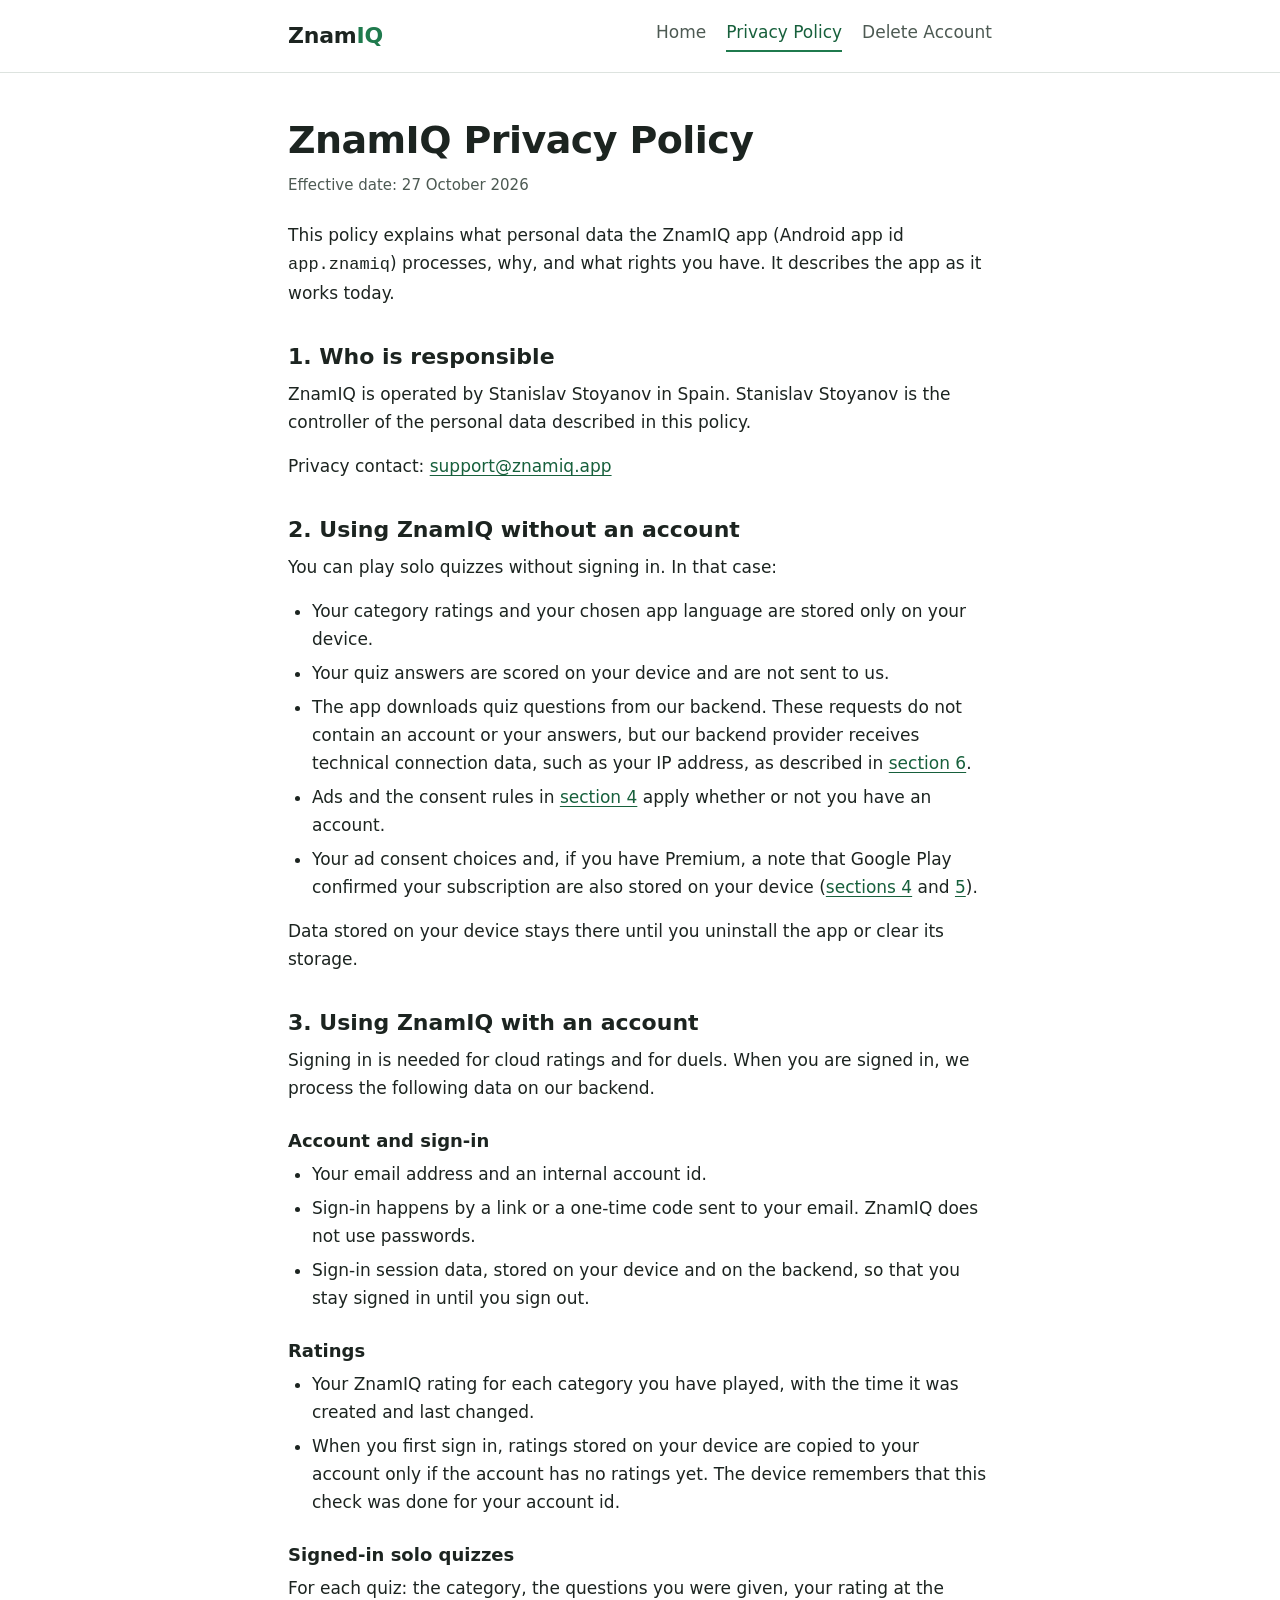
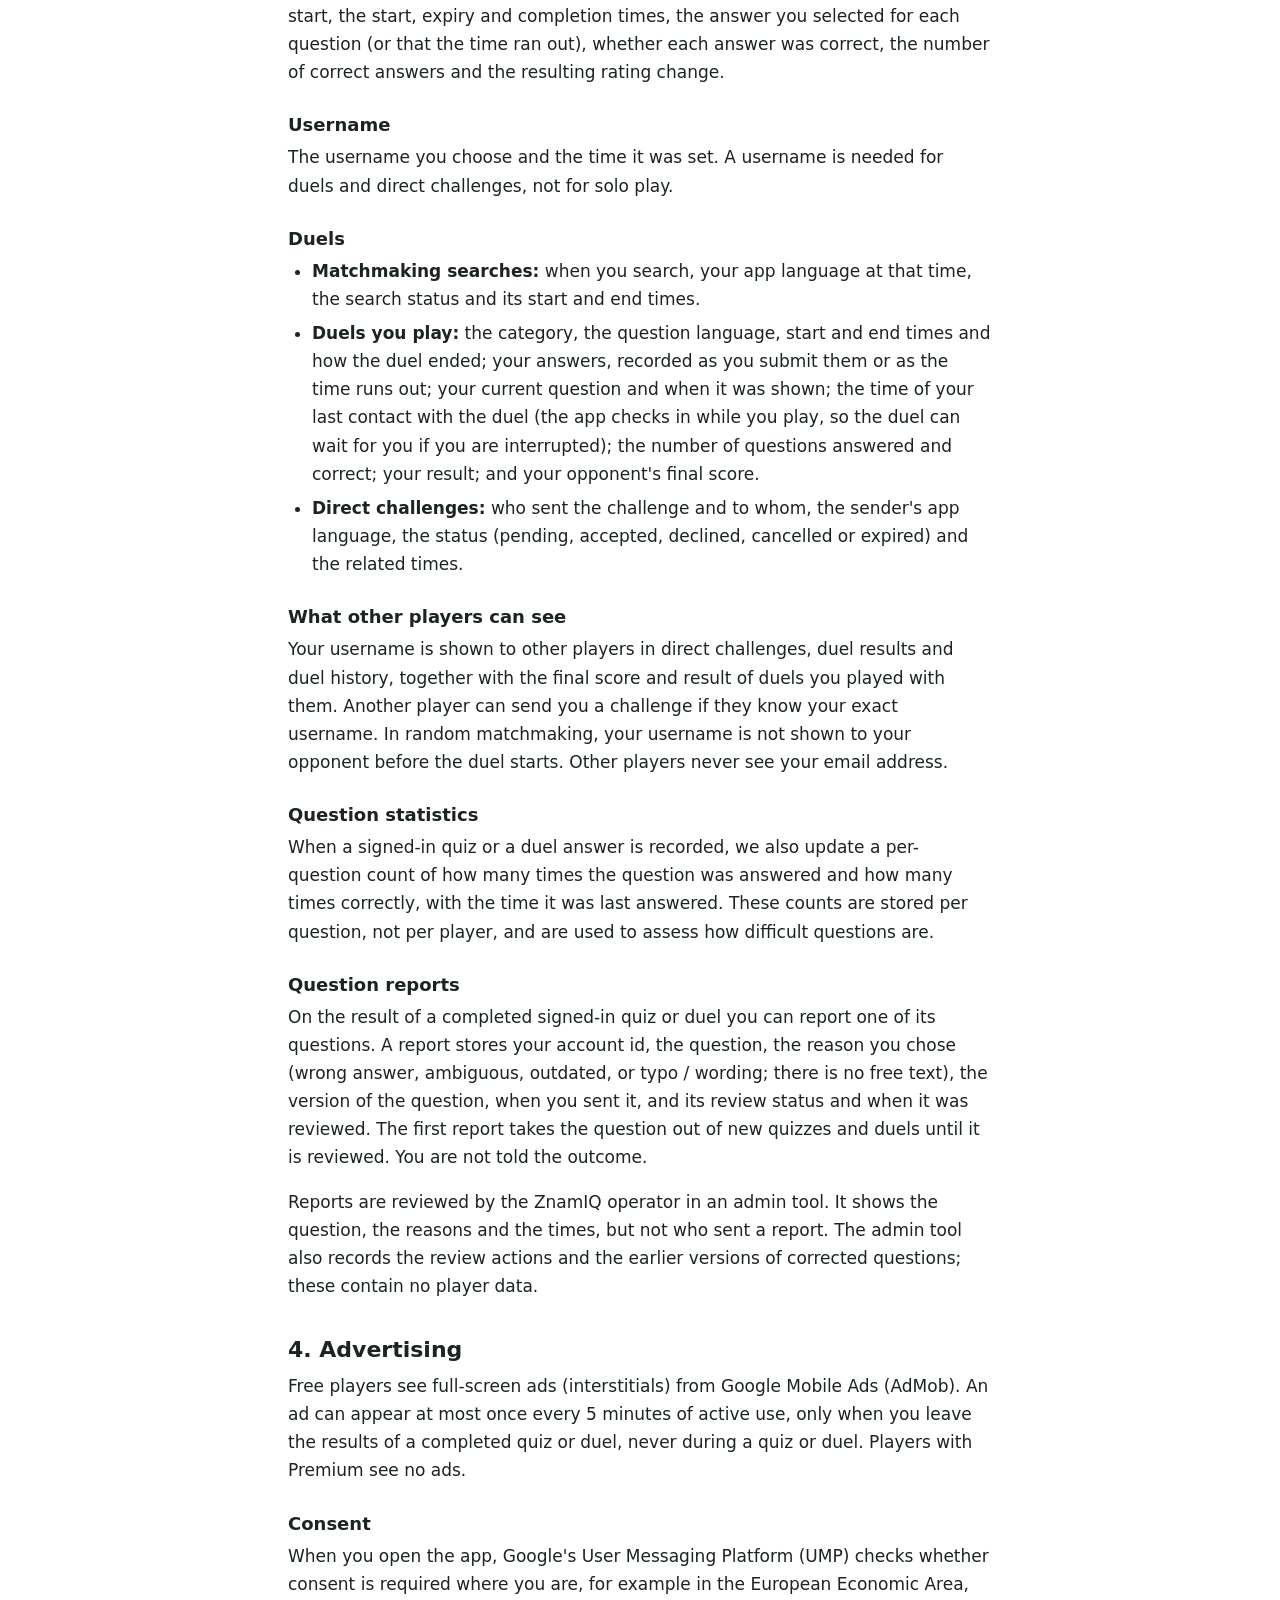
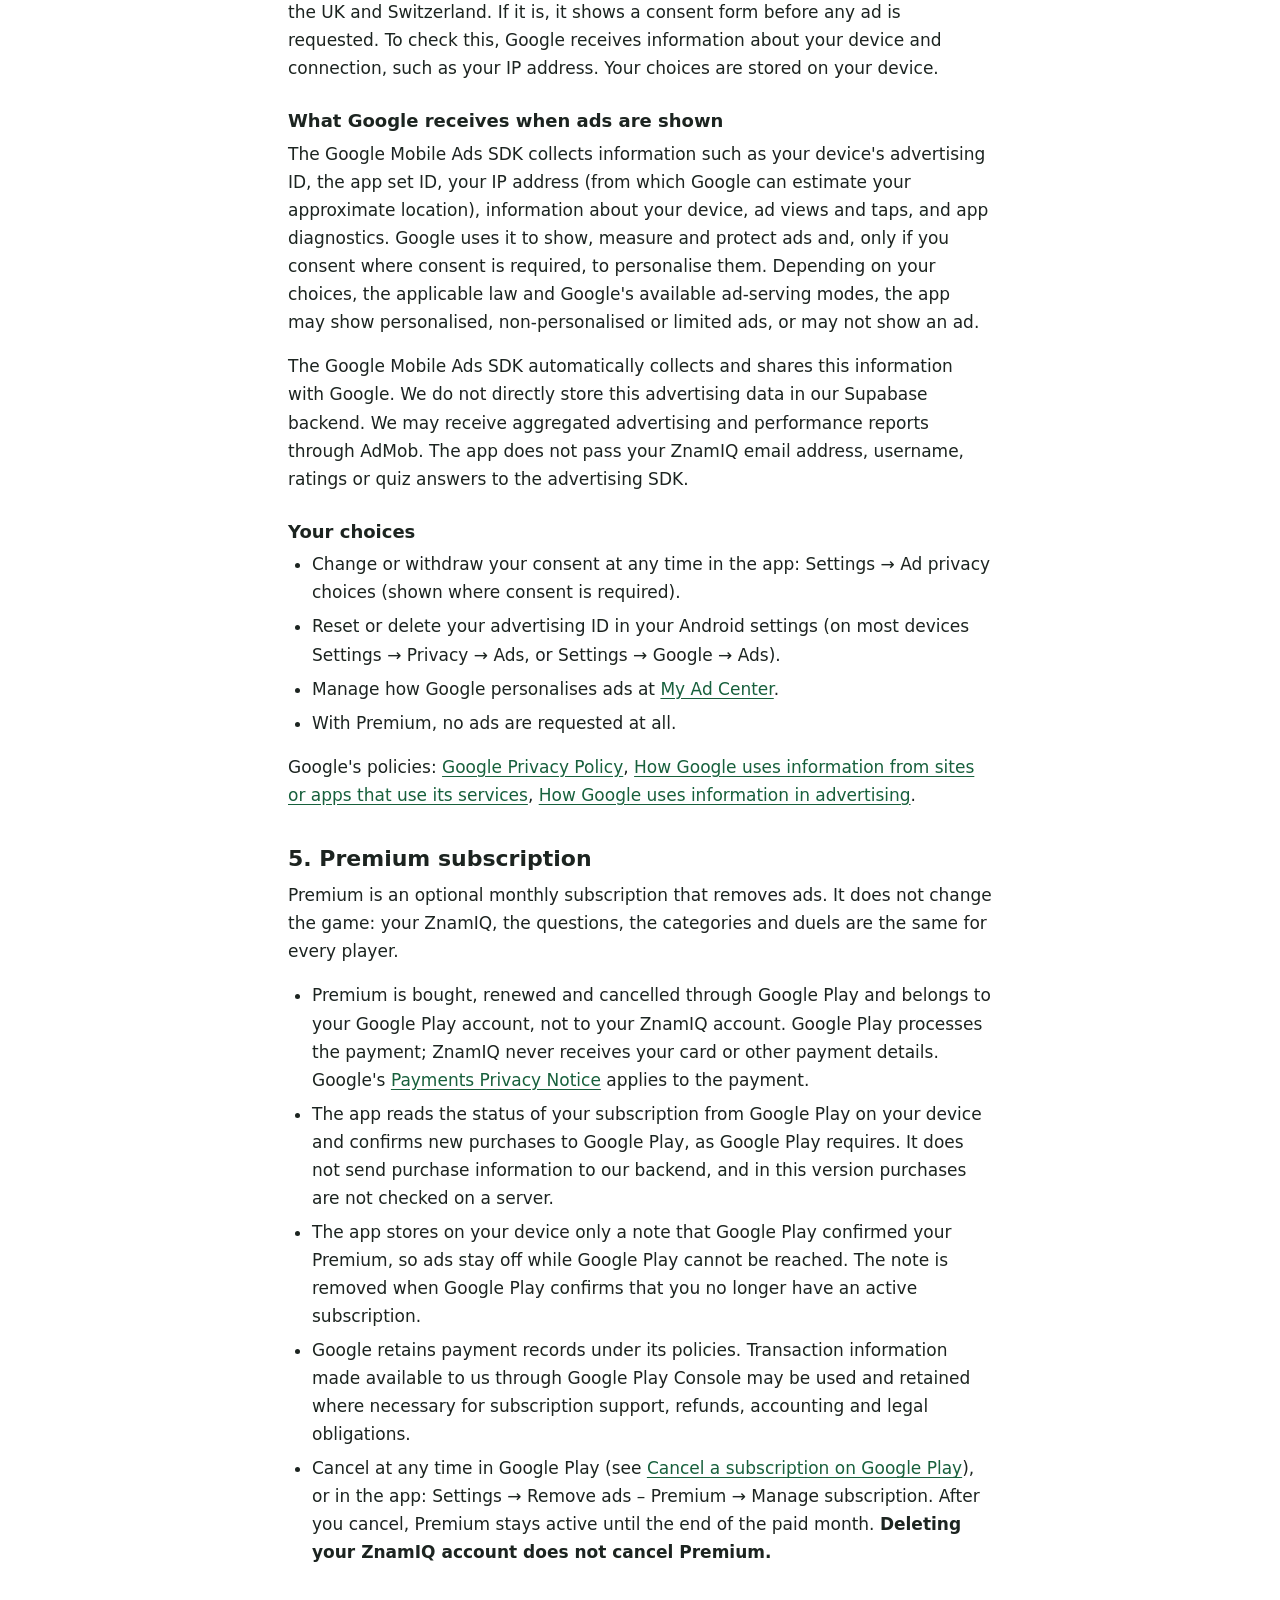
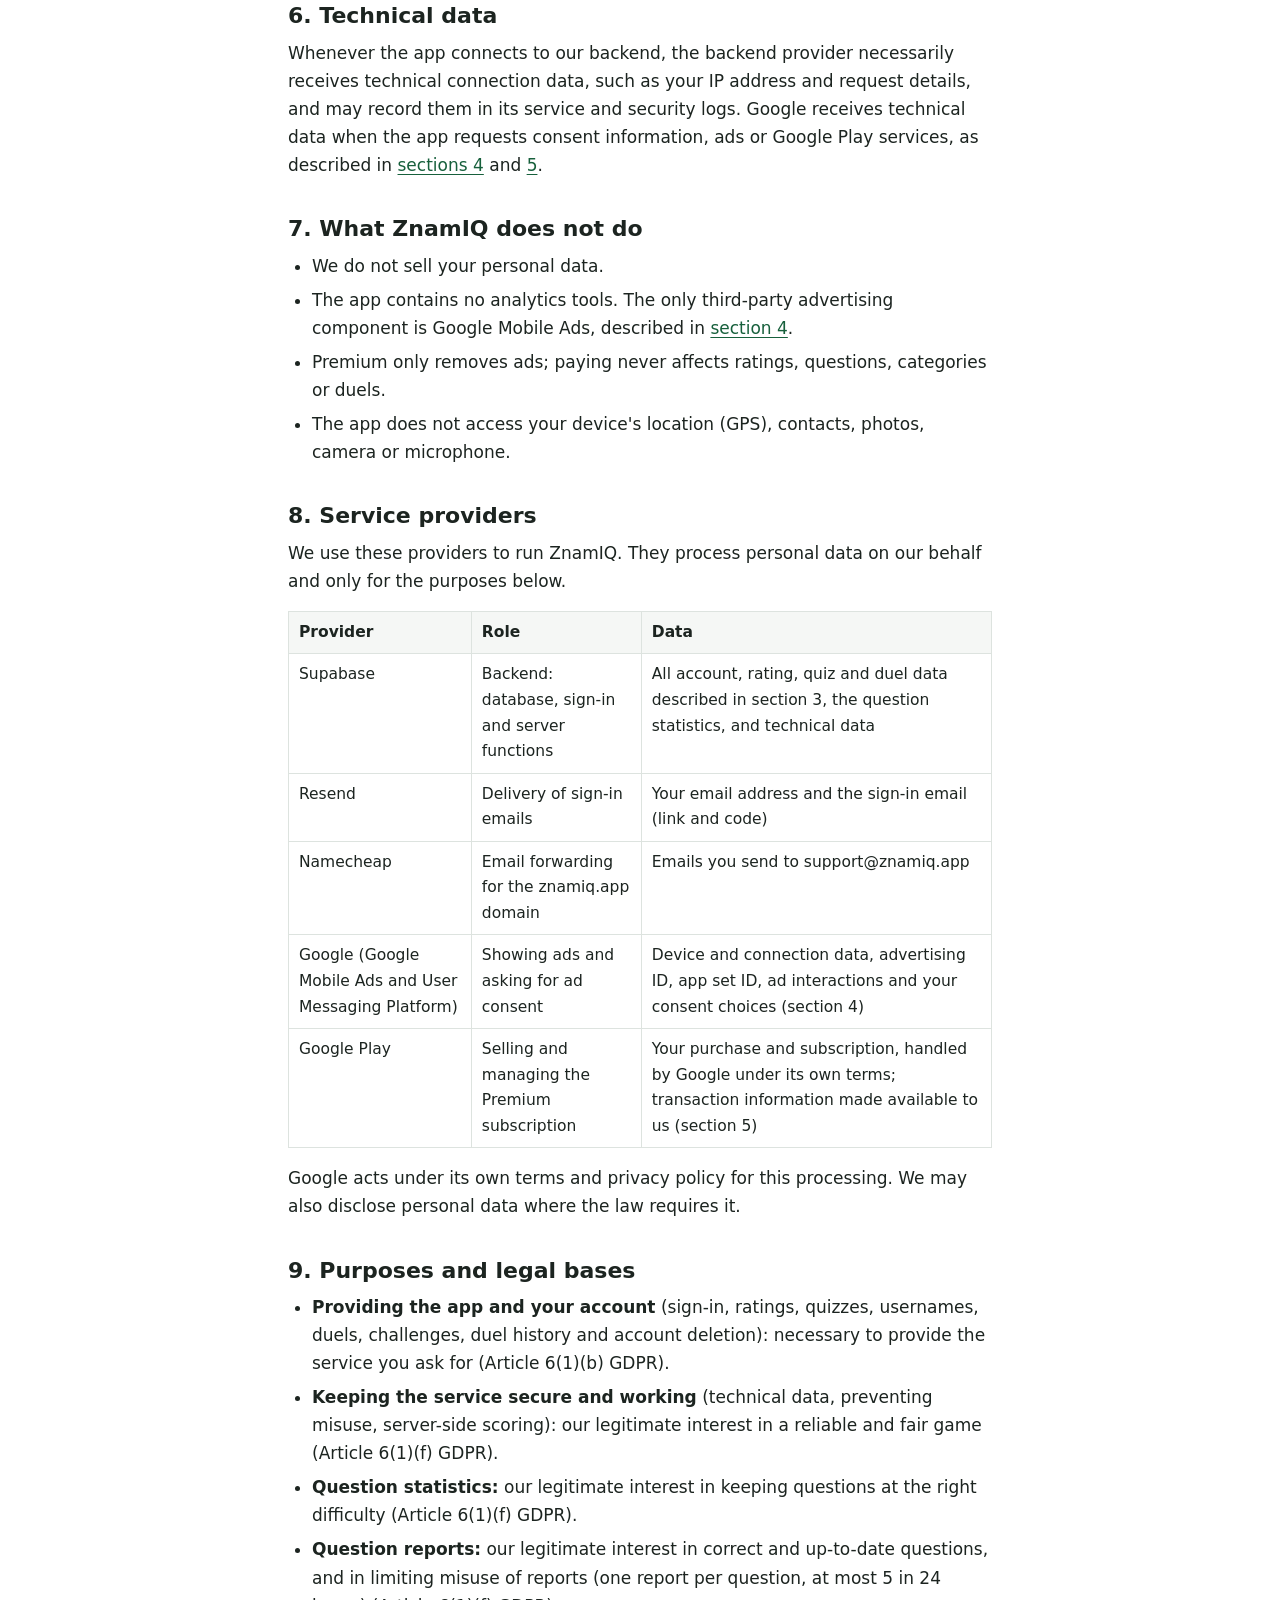
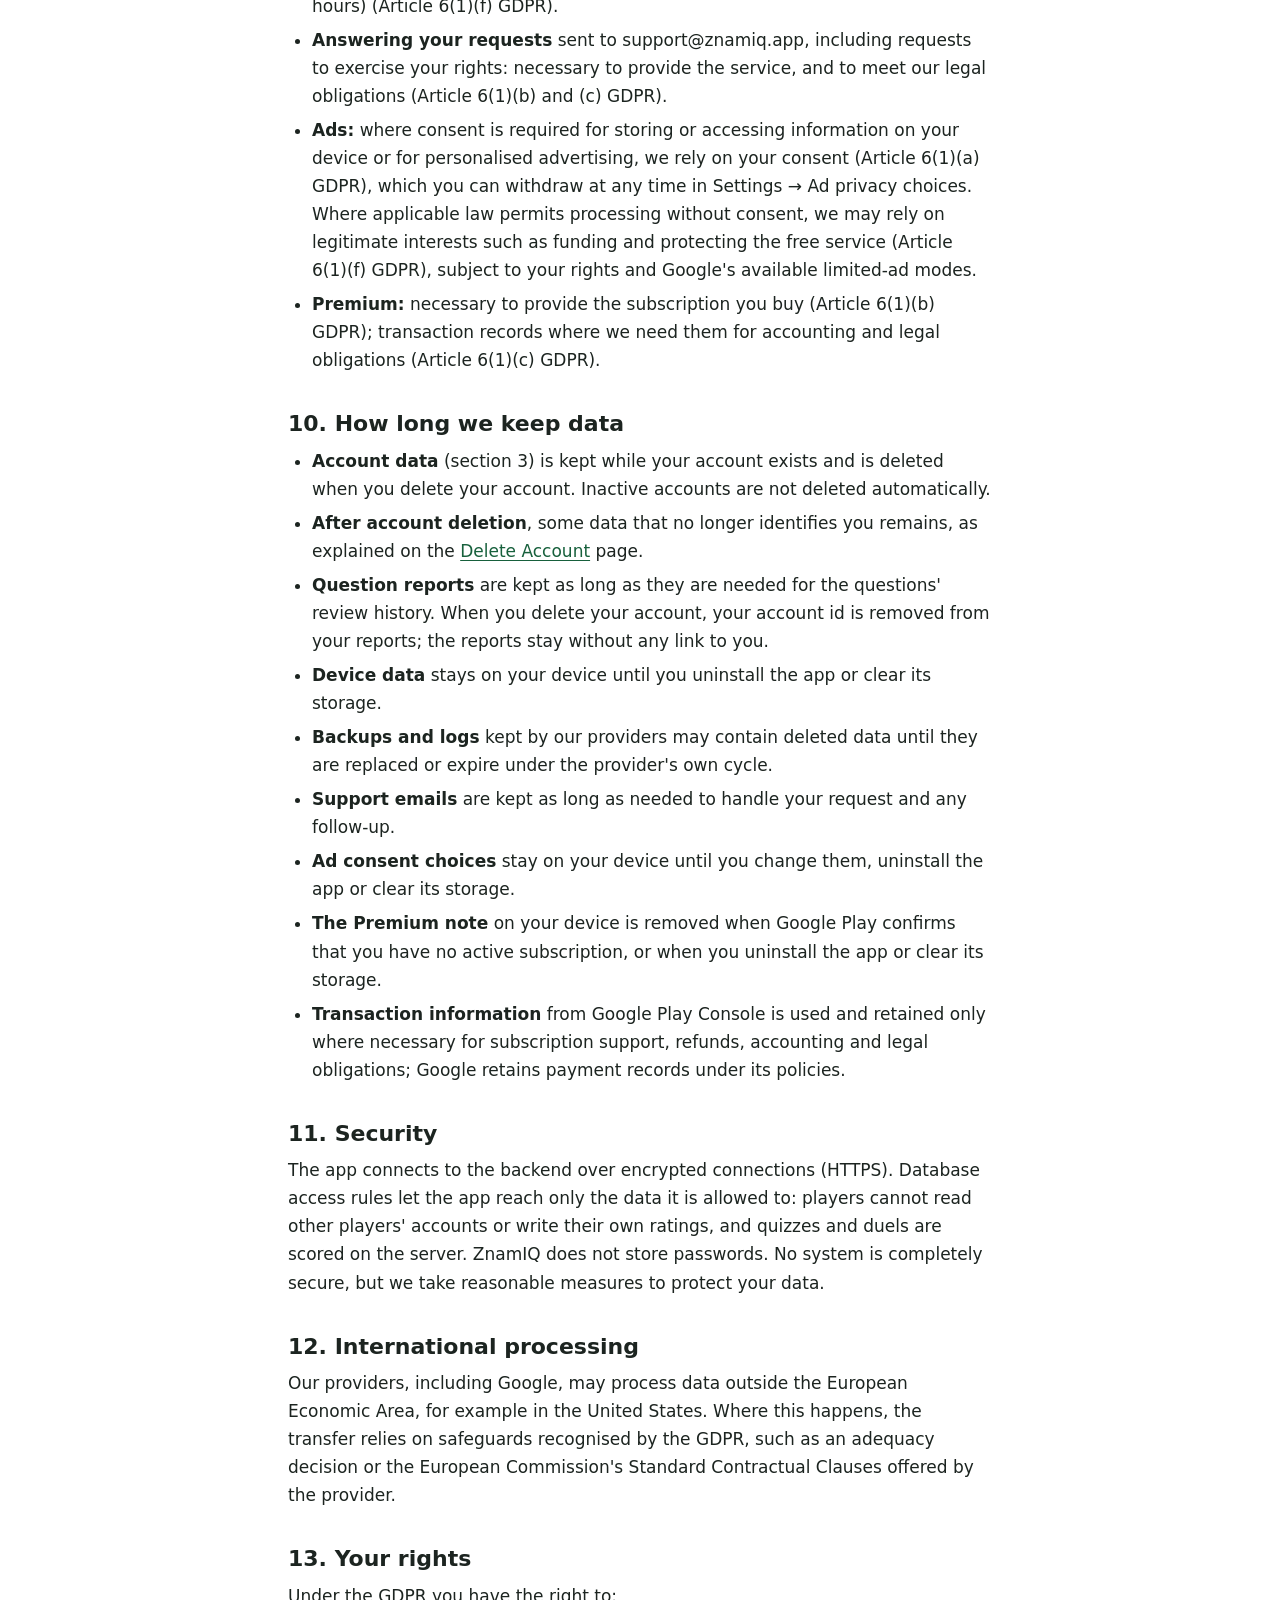
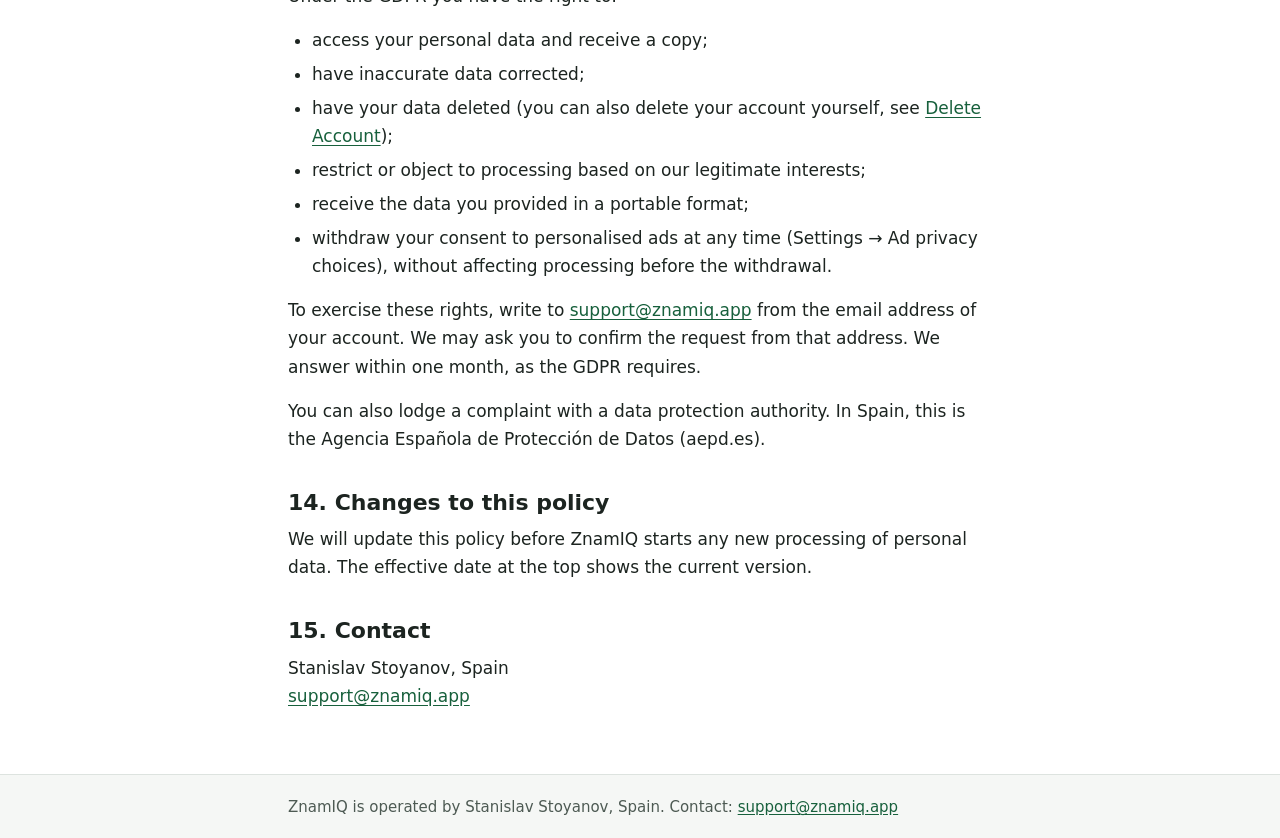
==== commit 091a331a: "Add question reports to privacy policy Co-Authored-By: Claude Opus 5.5 <noreply@anthropic.com>" ====
--- a/privacy/index.html
+++ b/privacy/index.html
@@ -26,7 +26,7 @@
     <div class="wrap">
       <article>
         <h1>ZnamIQ Privacy Policy</h1>
-        <p class="meta">Effective date: 26 October 2026</p>
+        <p class="meta">Effective date: 27 October 2026</p>
 
         <p>This policy explains what personal data the ZnamIQ app (Android app id <code>app.znamiq</code>) processes, why, and what rights you have. It describes the app as it works today.</p>
 
@@ -79,6 +79,10 @@
 
         <h3>Question statistics</h3>
         <p>When a signed-in quiz or a duel answer is recorded, we also update a per-question count of how many times the question was answered and how many times correctly, with the time it was last answered. These counts are stored per question, not per player, and are used to assess how difficult questions are.</p>
+
+        <h3>Question reports</h3>
+        <p>On the result of a completed signed-in quiz or duel you can report one of its questions. A report stores your account id, the question, the reason you chose (wrong answer, ambiguous, outdated, or typo / wording; there is no free text), the version of the question, when you sent it, and its review status and when it was reviewed. The first report takes the question out of new quizzes and duels until it is reviewed. You are not told the outcome.</p>
+        <p>Reports are reviewed by the ZnamIQ operator in an admin tool. It shows the question, the reasons and the times, but not who sent a report. The admin tool also records the review actions and the earlier versions of corrected questions; these contain no player data.</p>
 
         <h2 id="ads">4. Advertising</h2>
         <p>Free players see full-screen ads (interstitials) from Google Mobile Ads (AdMob). An ad can appear at most once every 5 minutes of active use, only when you leave the results of a completed quiz or duel, never during a quiz or duel. Players with Premium see no ads.</p>
@@ -163,6 +167,7 @@
           <li><strong>Providing the app and your account</strong> (sign-in, ratings, quizzes, usernames, duels, challenges, duel history and account deletion): necessary to provide the service you ask for (Article 6(1)(b) GDPR).</li>
           <li><strong>Keeping the service secure and working</strong> (technical data, preventing misuse, server-side scoring): our legitimate interest in a reliable and fair game (Article 6(1)(f) GDPR).</li>
           <li><strong>Question statistics:</strong> our legitimate interest in keeping questions at the right difficulty (Article 6(1)(f) GDPR).</li>
+          <li><strong>Question reports:</strong> our legitimate interest in correct and up-to-date questions, and in limiting misuse of reports (one report per question, at most 5 in 24 hours) (Article 6(1)(f) GDPR).</li>
           <li><strong>Answering your requests</strong> sent to support@znamiq.app, including requests to exercise your rights: necessary to provide the service, and to meet our legal obligations (Article 6(1)(b) and (c) GDPR).</li>
           <li><strong>Ads:</strong> where consent is required for storing or accessing information on your device or for personalised advertising, we rely on your consent (Article 6(1)(a) GDPR), which you can withdraw at any time in Settings → Ad privacy choices. Where applicable law permits processing without consent, we may rely on legitimate interests such as funding and protecting the free service (Article 6(1)(f) GDPR), subject to your rights and Google's available limited-ad modes.</li>
           <li><strong>Premium:</strong> necessary to provide the subscription you buy (Article 6(1)(b) GDPR); transaction records where we need them for accounting and legal obligations (Article 6(1)(c) GDPR).</li>
@@ -172,6 +177,7 @@
         <ul>
           <li><strong>Account data</strong> (section 3) is kept while your account exists and is deleted when you delete your account. Inactive accounts are not deleted automatically.</li>
           <li><strong>After account deletion</strong>, some data that no longer identifies you remains, as explained on the <a href="/delete-account/">Delete Account</a> page.</li>
+          <li><strong>Question reports</strong> are kept as long as they are needed for the questions' review history. When you delete your account, your account id is removed from your reports; the reports stay without any link to you.</li>
           <li><strong>Device data</strong> stays on your device until you uninstall the app or clear its storage.</li>
           <li><strong>Backups and logs</strong> kept by our providers may contain deleted data until they are replaced or expire under the provider's own cycle.</li>
           <li><strong>Support emails</strong> are kept as long as needed to handle your request and any follow-up.</li>
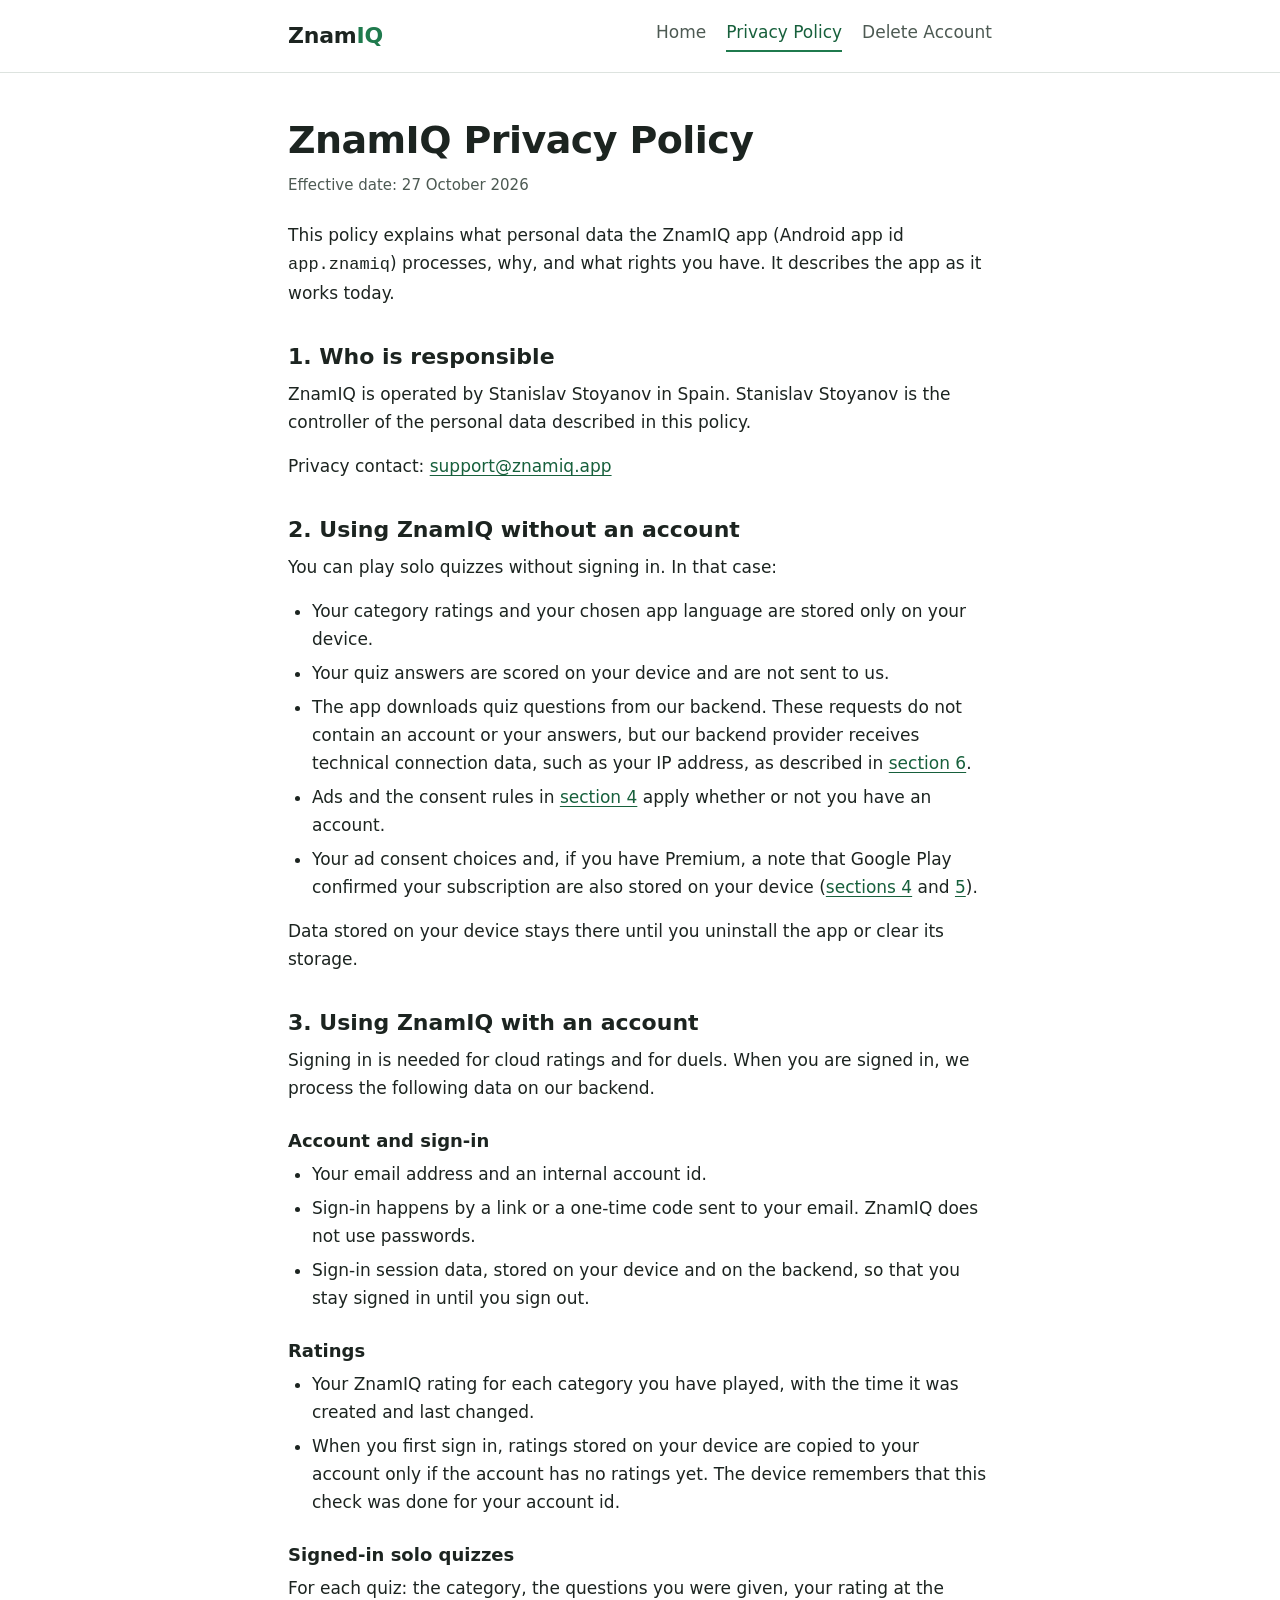
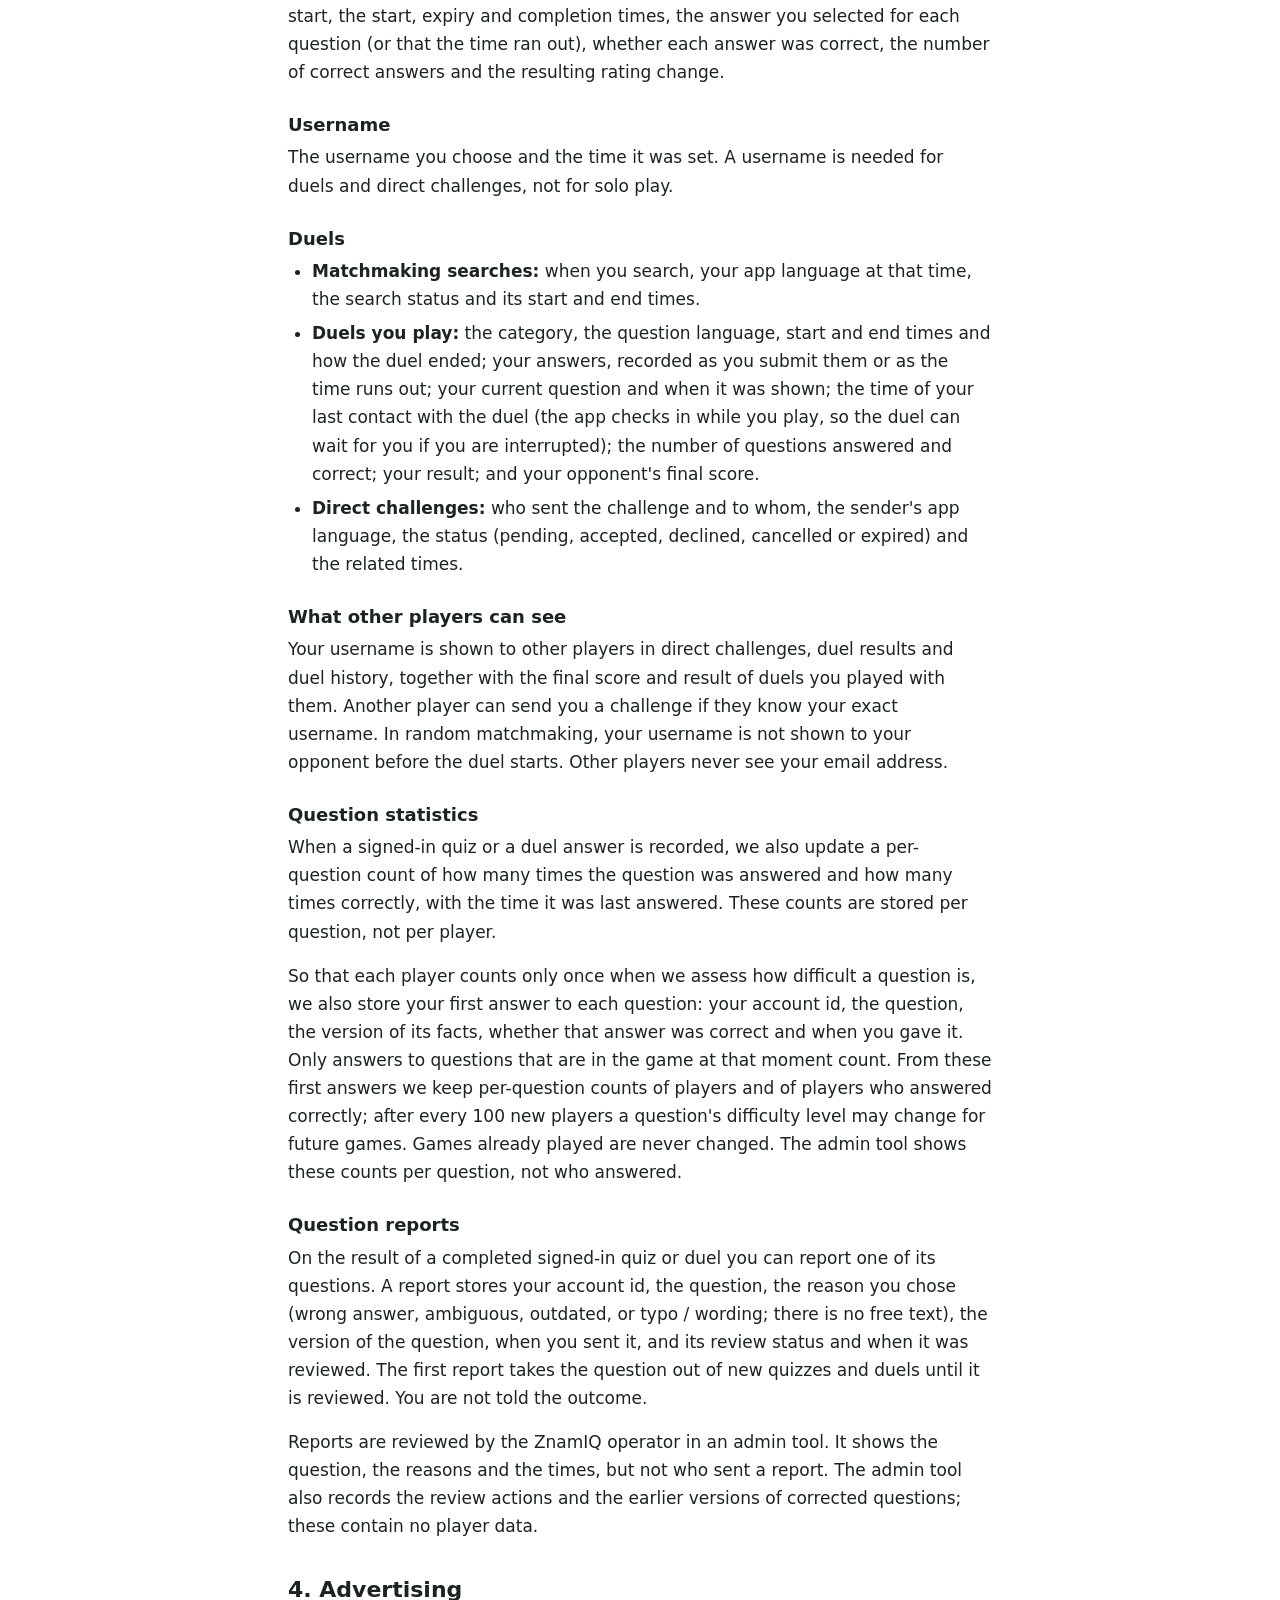
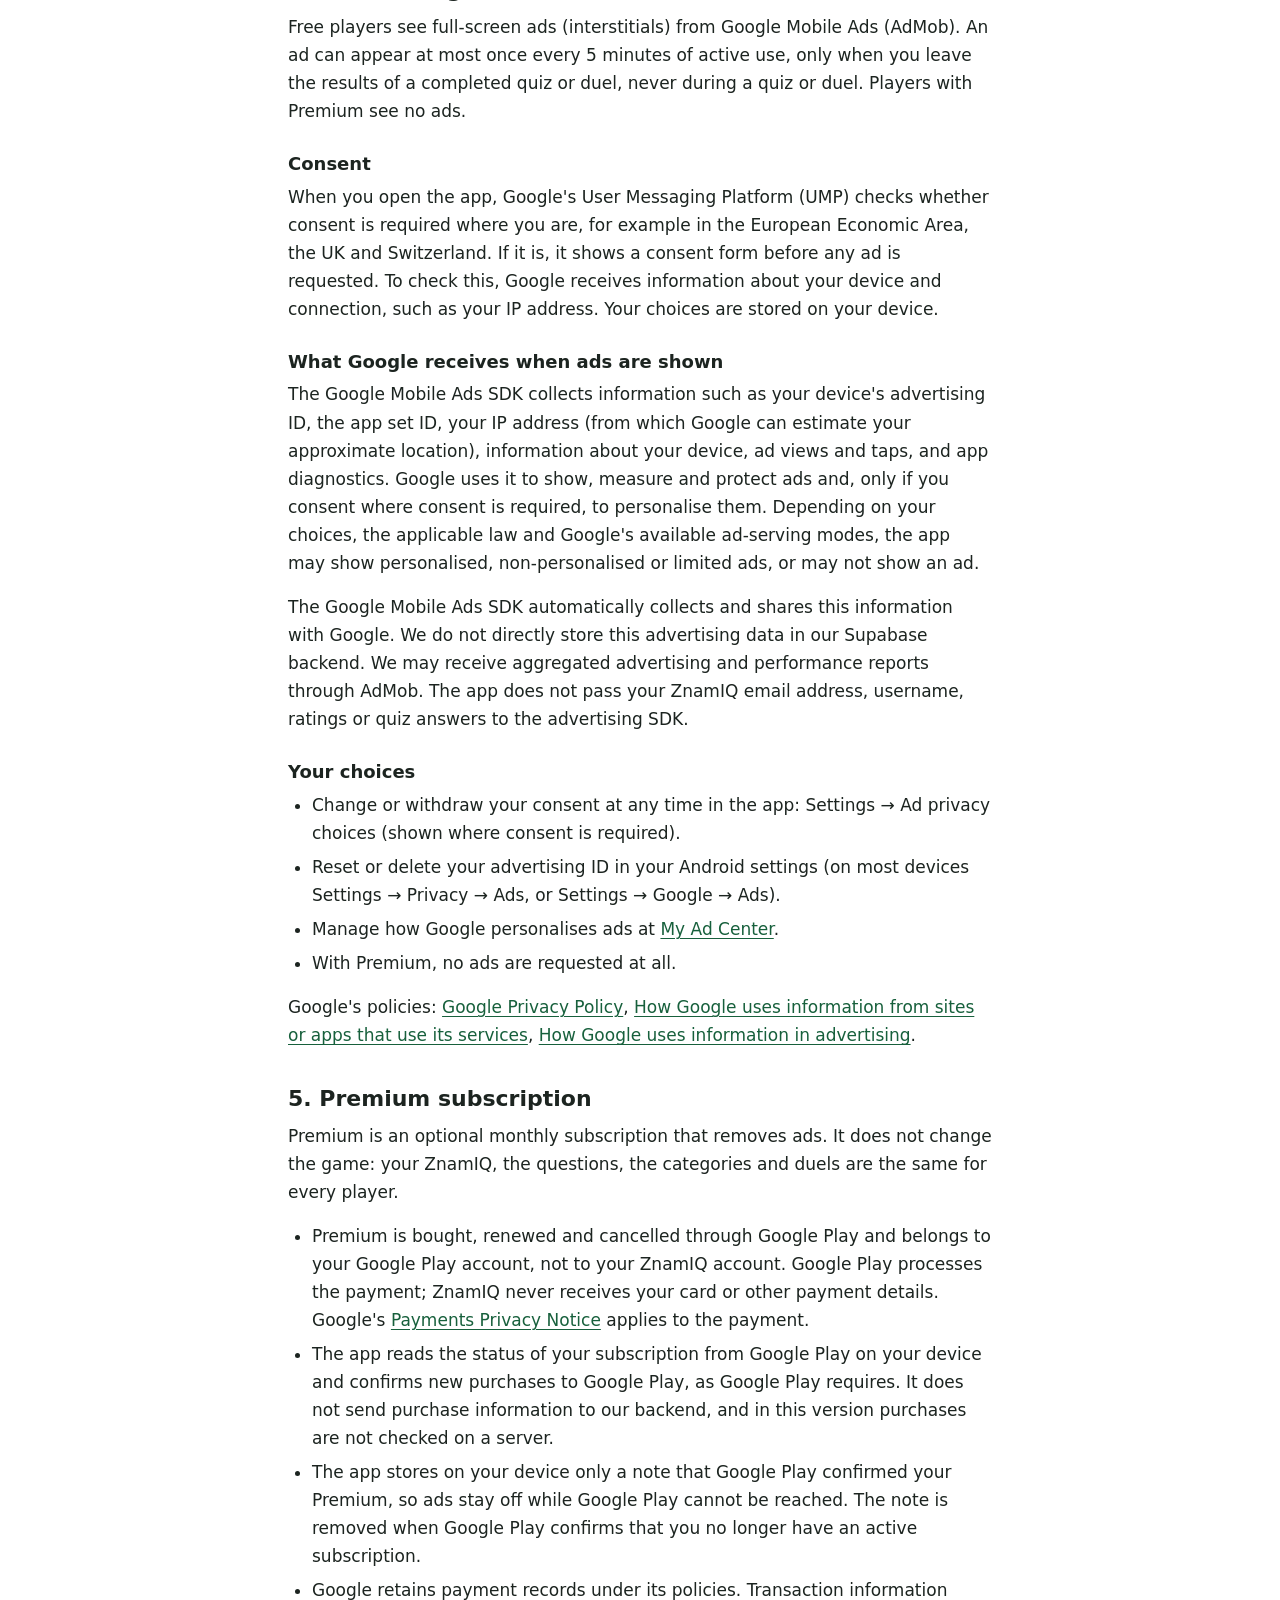
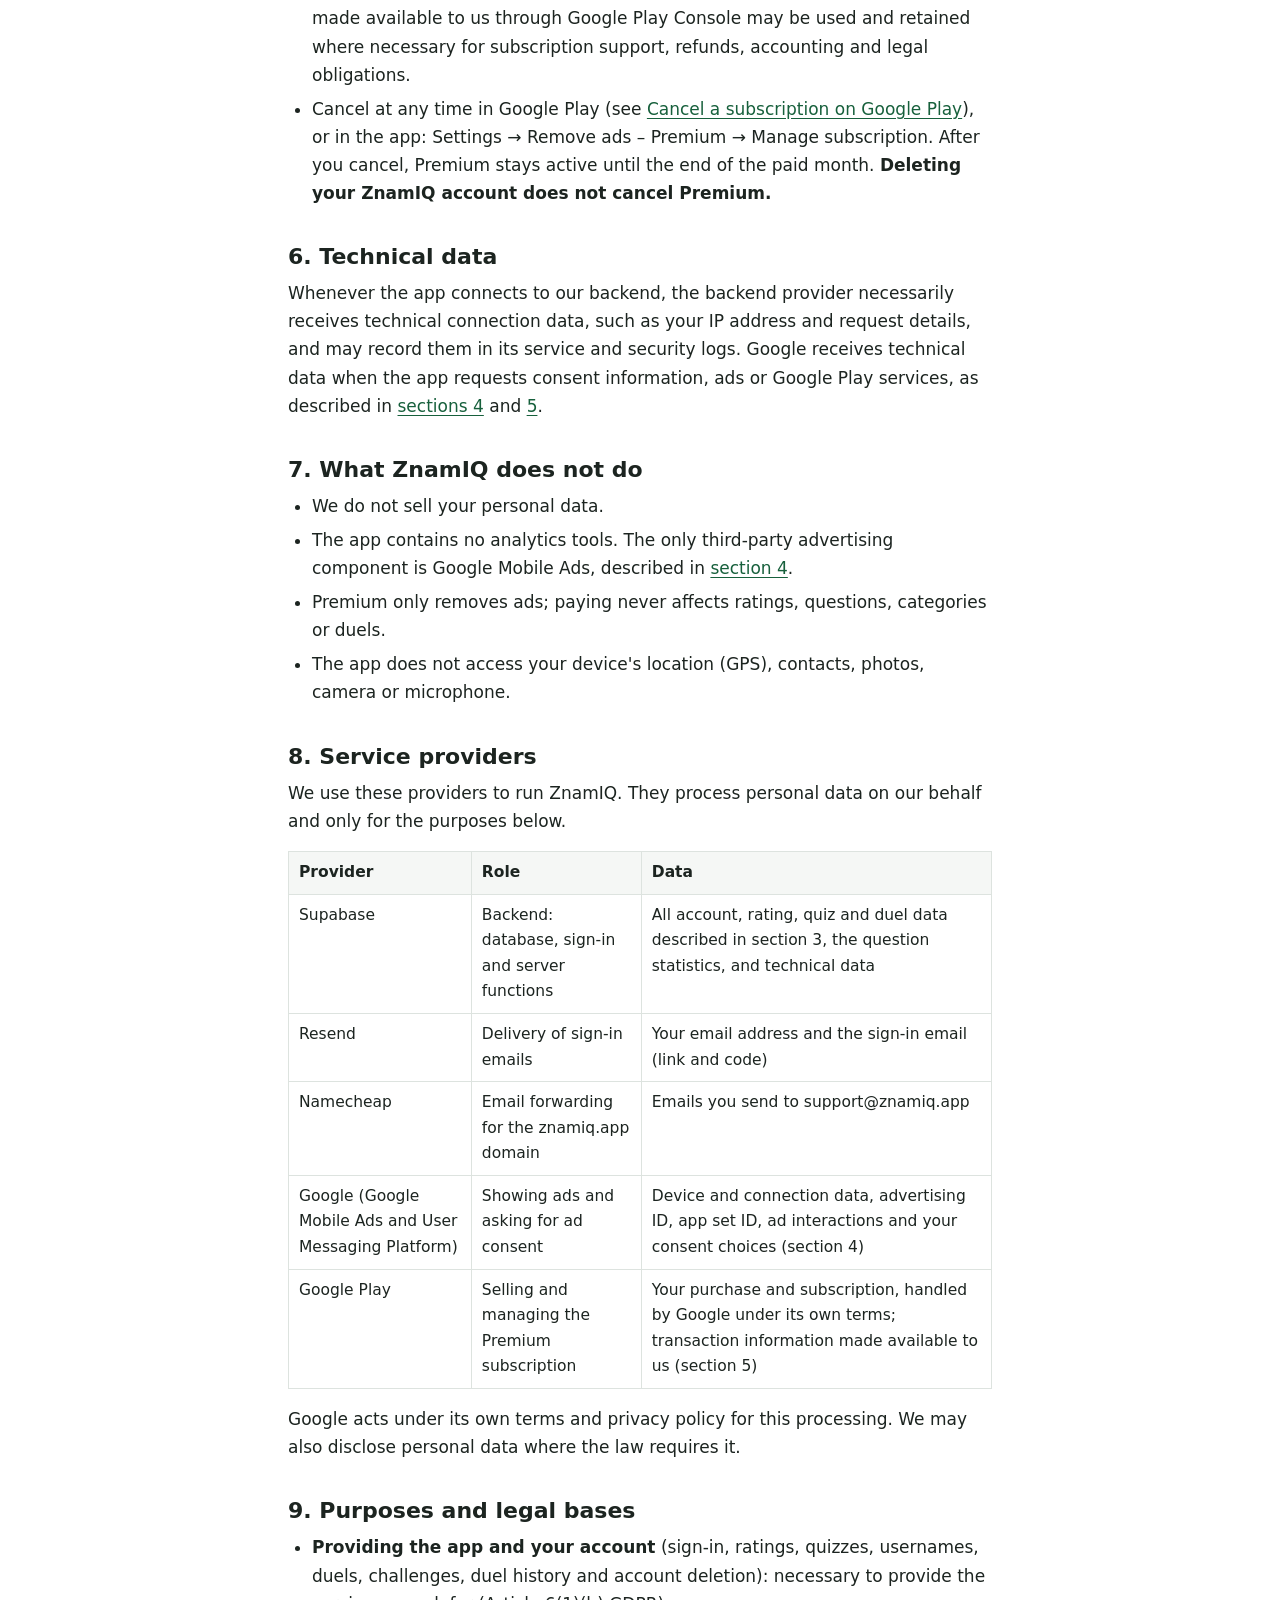
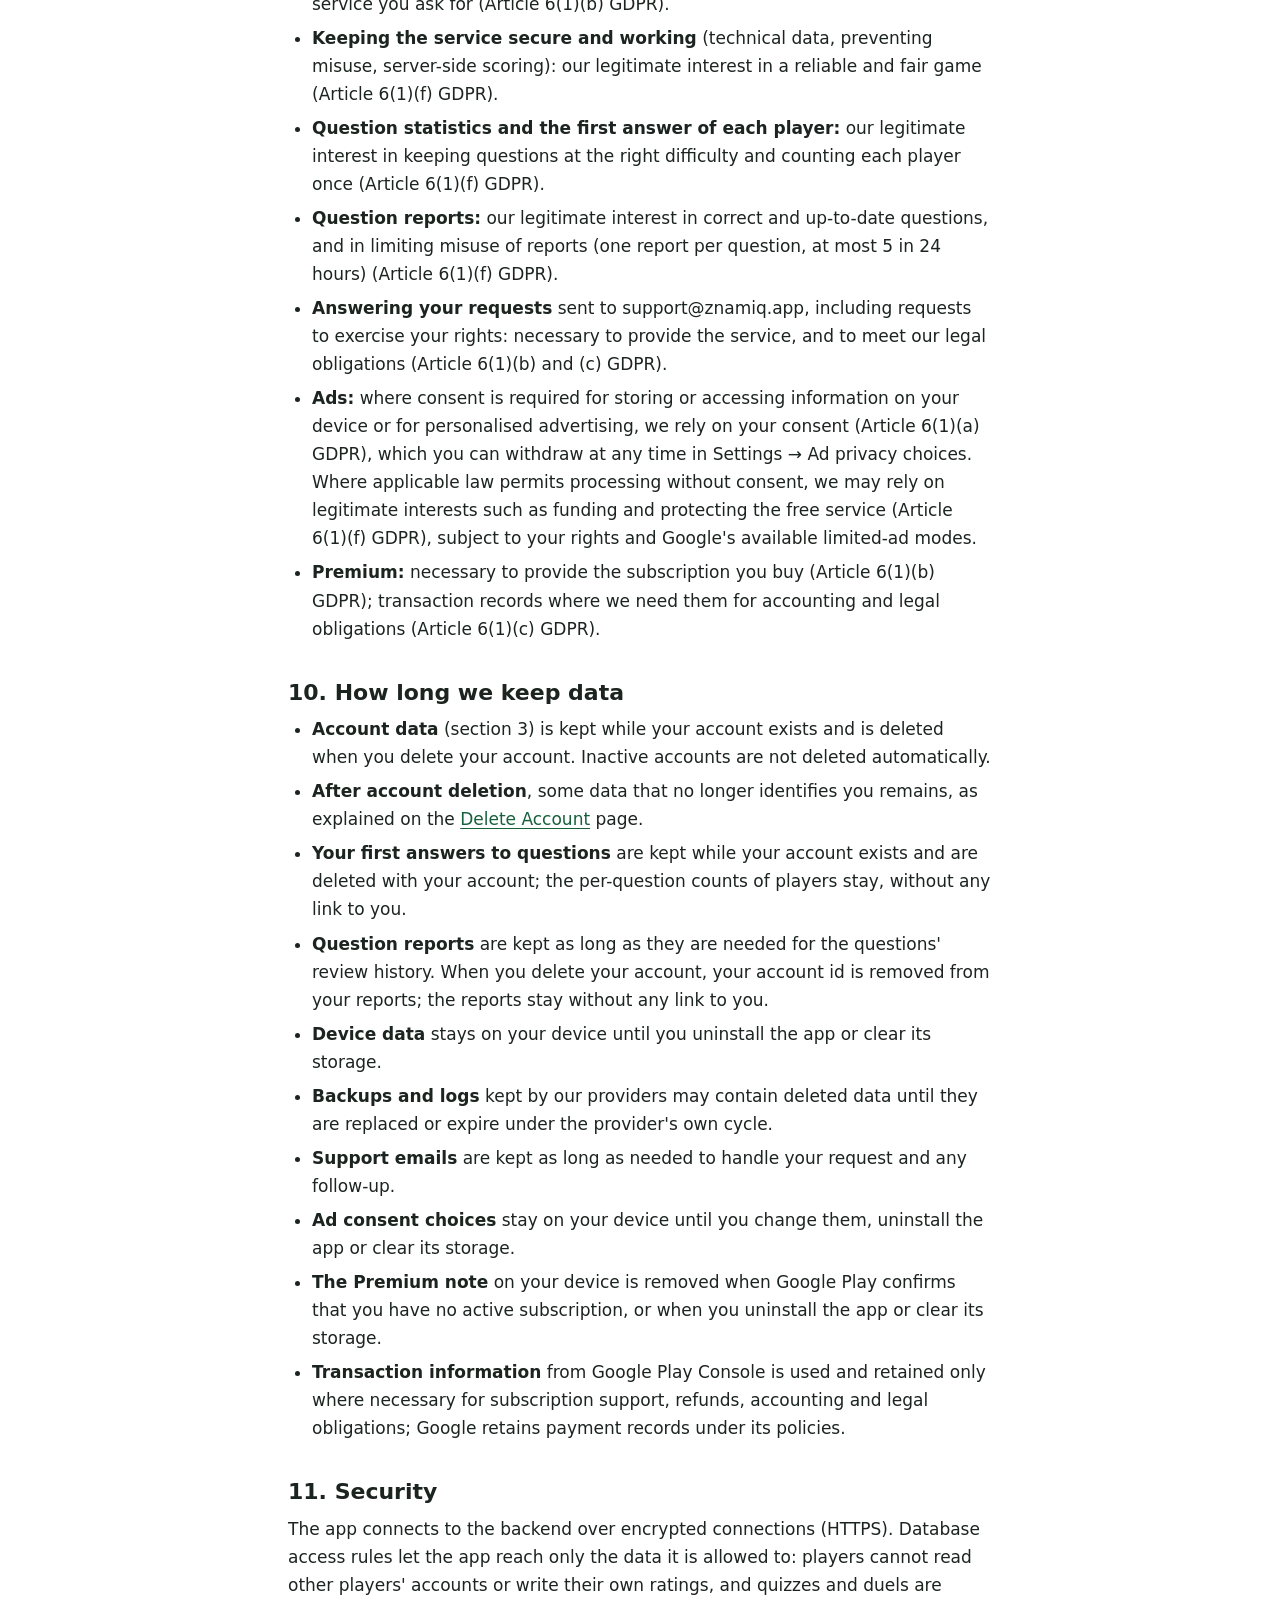
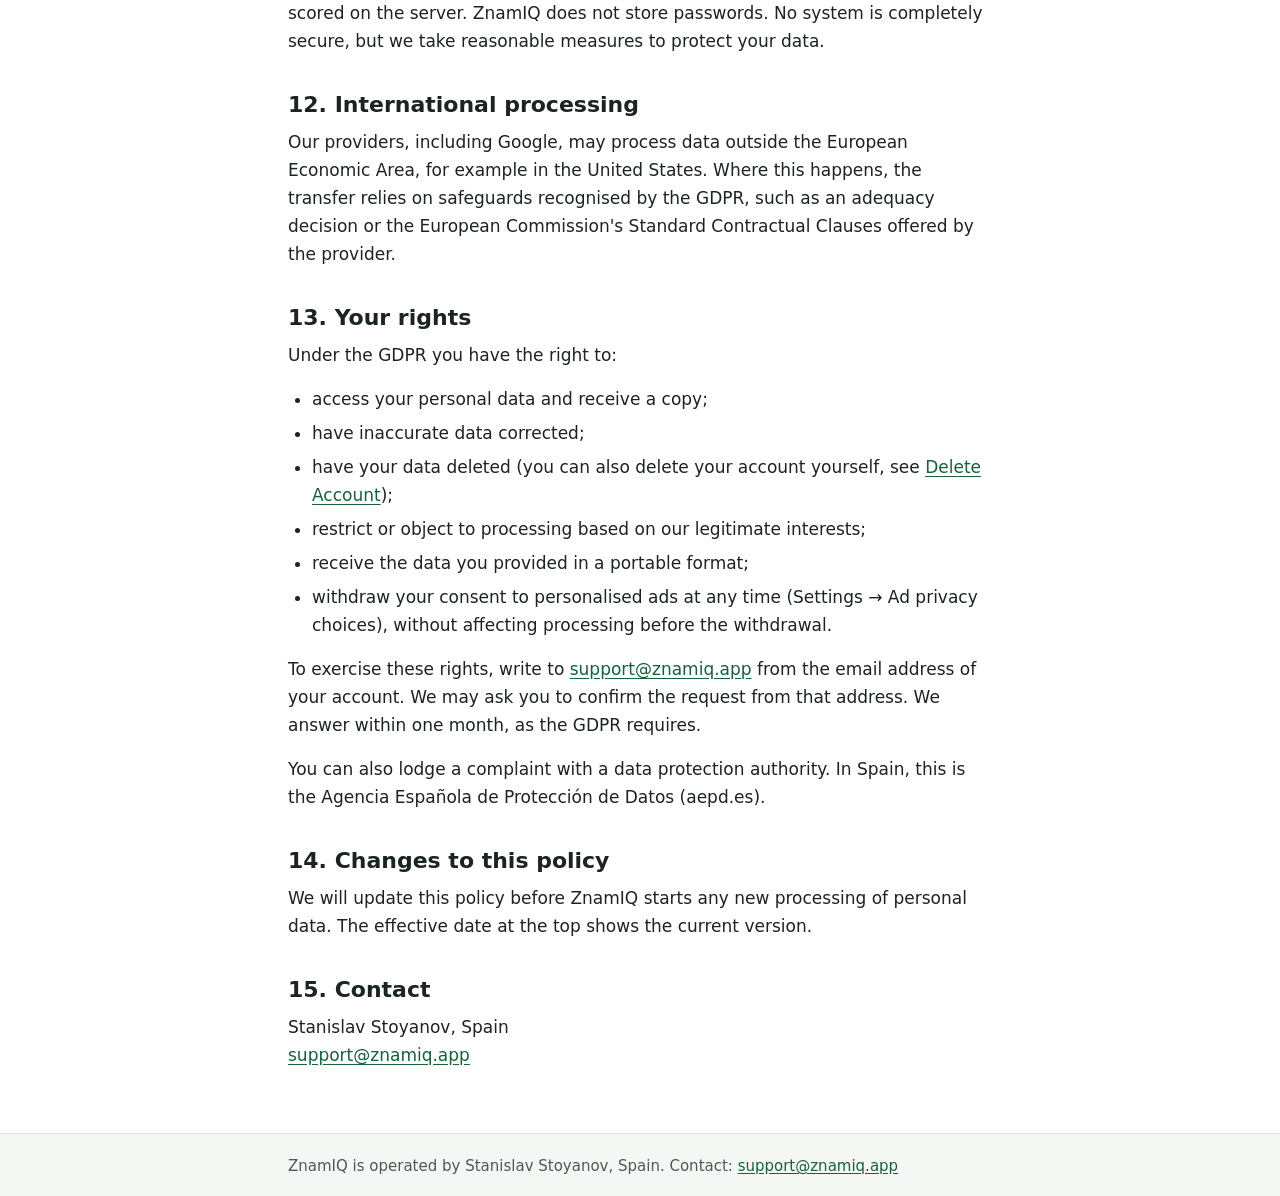
==== commit bb3e7baa: "Describe per-player first answers for question difficulty Co-Authored-By: Claude Opus 5.5 <noreply@a" ====
--- a/privacy/index.html
+++ b/privacy/index.html
@@ -78,7 +78,8 @@
         <p>Your username is shown to other players in direct challenges, duel results and duel history, together with the final score and result of duels you played with them. Another player can send you a challenge if they know your exact username. In random matchmaking, your username is not shown to your opponent before the duel starts. Other players never see your email address.</p>
 
         <h3>Question statistics</h3>
-        <p>When a signed-in quiz or a duel answer is recorded, we also update a per-question count of how many times the question was answered and how many times correctly, with the time it was last answered. These counts are stored per question, not per player, and are used to assess how difficult questions are.</p>
+        <p>When a signed-in quiz or a duel answer is recorded, we also update a per-question count of how many times the question was answered and how many times correctly, with the time it was last answered. These counts are stored per question, not per player.</p>
+        <p>So that each player counts only once when we assess how difficult a question is, we also store your first answer to each question: your account id, the question, the version of its facts, whether that answer was correct and when you gave it. Only answers to questions that are in the game at that moment count. From these first answers we keep per-question counts of players and of players who answered correctly; after every 100 new players a question's difficulty level may change for future games. Games already played are never changed. The admin tool shows these counts per question, not who answered.</p>
 
         <h3>Question reports</h3>
         <p>On the result of a completed signed-in quiz or duel you can report one of its questions. A report stores your account id, the question, the reason you chose (wrong answer, ambiguous, outdated, or typo / wording; there is no free text), the version of the question, when you sent it, and its review status and when it was reviewed. The first report takes the question out of new quizzes and duels until it is reviewed. You are not told the outcome.</p>
@@ -166,7 +167,7 @@
         <ul>
           <li><strong>Providing the app and your account</strong> (sign-in, ratings, quizzes, usernames, duels, challenges, duel history and account deletion): necessary to provide the service you ask for (Article 6(1)(b) GDPR).</li>
           <li><strong>Keeping the service secure and working</strong> (technical data, preventing misuse, server-side scoring): our legitimate interest in a reliable and fair game (Article 6(1)(f) GDPR).</li>
-          <li><strong>Question statistics:</strong> our legitimate interest in keeping questions at the right difficulty (Article 6(1)(f) GDPR).</li>
+          <li><strong>Question statistics and the first answer of each player:</strong> our legitimate interest in keeping questions at the right difficulty and counting each player once (Article 6(1)(f) GDPR).</li>
           <li><strong>Question reports:</strong> our legitimate interest in correct and up-to-date questions, and in limiting misuse of reports (one report per question, at most 5 in 24 hours) (Article 6(1)(f) GDPR).</li>
           <li><strong>Answering your requests</strong> sent to support@znamiq.app, including requests to exercise your rights: necessary to provide the service, and to meet our legal obligations (Article 6(1)(b) and (c) GDPR).</li>
           <li><strong>Ads:</strong> where consent is required for storing or accessing information on your device or for personalised advertising, we rely on your consent (Article 6(1)(a) GDPR), which you can withdraw at any time in Settings → Ad privacy choices. Where applicable law permits processing without consent, we may rely on legitimate interests such as funding and protecting the free service (Article 6(1)(f) GDPR), subject to your rights and Google's available limited-ad modes.</li>
@@ -177,6 +178,7 @@
         <ul>
           <li><strong>Account data</strong> (section 3) is kept while your account exists and is deleted when you delete your account. Inactive accounts are not deleted automatically.</li>
           <li><strong>After account deletion</strong>, some data that no longer identifies you remains, as explained on the <a href="/delete-account/">Delete Account</a> page.</li>
+          <li><strong>Your first answers to questions</strong> are kept while your account exists and are deleted with your account; the per-question counts of players stay, without any link to you.</li>
           <li><strong>Question reports</strong> are kept as long as they are needed for the questions' review history. When you delete your account, your account id is removed from your reports; the reports stay without any link to you.</li>
           <li><strong>Device data</strong> stays on your device until you uninstall the app or clear its storage.</li>
           <li><strong>Backups and logs</strong> kept by our providers may contain deleted data until they are replaced or expire under the provider's own cycle.</li>
